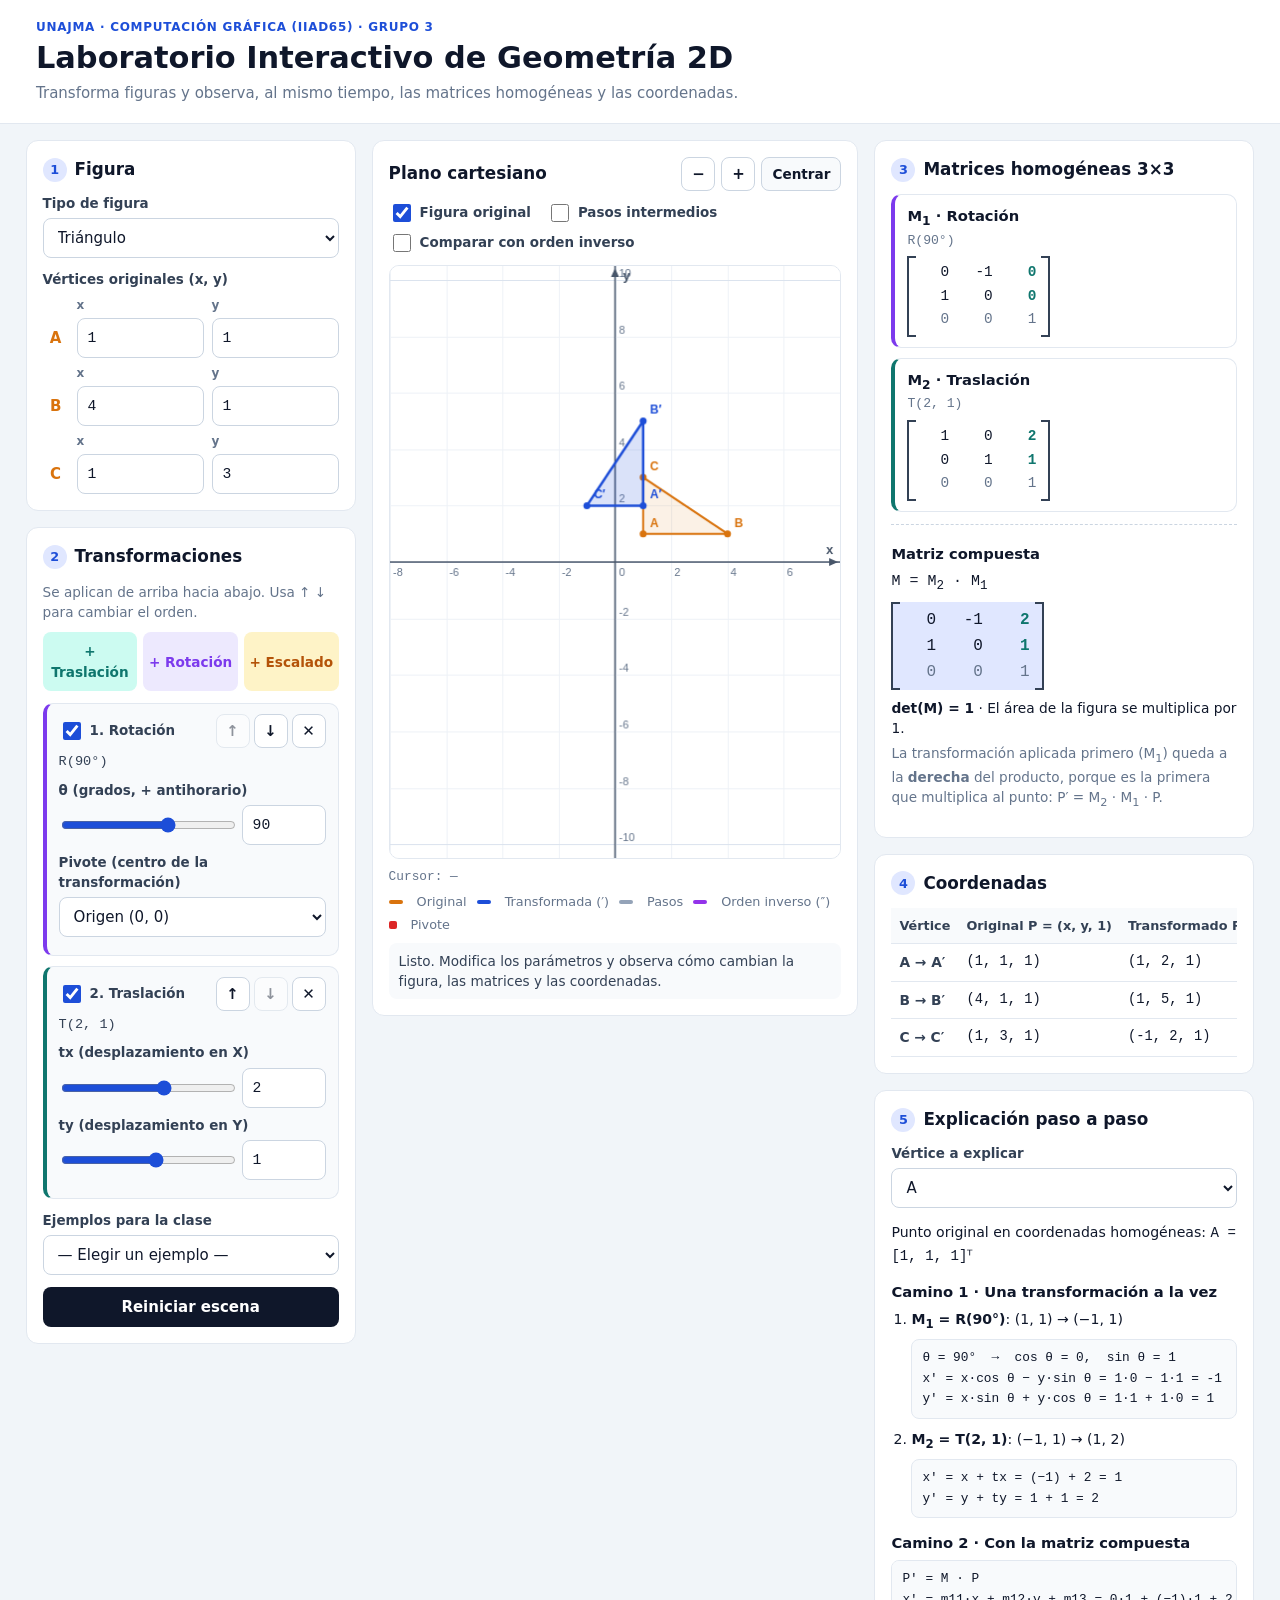
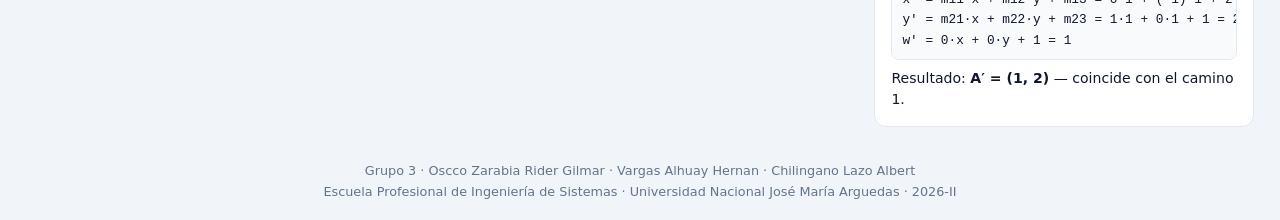
==== src/index.html @ 8fa2acc0 "feat: laboratorio interactivo de geometría 2D con matrices homogéneas Primera versión funcional del " ====
<!doctype html>
<html lang="es">
<head>
  <meta charset="utf-8">
  <meta name="viewport" content="width=device-width, initial-scale=1">
  <meta name="description" content="Laboratorio interactivo para aprender traslación, rotación y escalado con matrices homogéneas de 3×3.">
  <title>Laboratorio de Geometría 2D</title>
  <link rel="stylesheet" href="css/estilos.css">
</head>
<body>
  <header class="site-header">
    <div>
      <p class="eyebrow">UNAJMA · Computación Gráfica (IIAD65) · Grupo 3</p>
      <h1>Laboratorio Interactivo de Geometría 2D</h1>
      <p class="subtitle">Transforma figuras y observa, al mismo tiempo, las matrices homogéneas y las coordenadas.</p>
    </div>
  </header>

  <main class="layout">
    <!-- ===================== Columna izquierda: figura y transformaciones ===================== -->
    <div class="col col-left">
    <section class="panel panel-figure" aria-labelledby="figure-title">
      <h2 id="figure-title"><span class="step-number">1</span> Figura</h2>
      <label for="shapeType">Tipo de figura</label>
      <select id="shapeType">
        <option value="punto">Punto</option>
        <option value="segmento">Segmento</option>
        <option value="triangulo" selected>Triángulo</option>
        <option value="cuadrado">Cuadrado</option>
        <option value="rectangulo">Rectángulo</option>
        <option value="poligono">Polígono (3 a 12 vértices)</option>
      </select>

      <p class="field-caption">Vértices originales (x, y)</p>
      <div id="vertexList" class="vertex-list"></div>
      <div id="vertexButtons" class="inline-buttons" hidden>
        <button type="button" id="addVertex" class="btn btn-light">+ Vértice</button>
        <button type="button" id="removeVertex" class="btn btn-light">− Vértice</button>
      </div>
      <p id="shapeMessage" class="field-message" role="status"></p>
    </section>

    <section class="panel panel-transforms" aria-labelledby="transforms-title">
      <h2 id="transforms-title"><span class="step-number">2</span> Transformaciones</h2>
      <p class="hint">Se aplican de arriba hacia abajo. Usa ↑ ↓ para cambiar el orden.</p>
      <div class="add-buttons" role="group" aria-label="Agregar transformación">
        <button type="button" class="btn btn-t" data-add="T" title="Agregar traslación">+ Traslación</button>
        <button type="button" class="btn btn-r" data-add="R" title="Agregar rotación">+ Rotación</button>
        <button type="button" class="btn btn-s" data-add="S" title="Agregar escalado">+ Escalado</button>
      </div>
      <p id="transformLimit" class="field-message"></p>
      <ol id="transformList" class="transform-list"></ol>

      <label for="examples">Ejemplos para la clase</label>
      <select id="examples">
        <option value="">— Elegir un ejemplo —</option>
      </select>
      <button type="button" id="resetBtn" class="btn btn-reset">Reiniciar escena</button>
    </section>
    </div>

    <!-- ===================== Centro: plano cartesiano ===================== -->
    <div class="col col-center">
    <section class="panel panel-stage" aria-labelledby="stage-title">
      <div class="stage-head">
        <h2 id="stage-title">Plano cartesiano</h2>
        <div class="toolbar" role="group" aria-label="Vista">
          <button type="button" id="zoomOut" class="icon-btn" title="Alejar" aria-label="Alejar">−</button>
          <button type="button" id="zoomIn" class="icon-btn" title="Acercar" aria-label="Acercar">+</button>
          <button type="button" id="centerView" class="btn btn-light btn-small">Centrar</button>
        </div>
      </div>
      <div class="view-options">
        <label class="check"><input type="checkbox" id="showOriginal" checked> Figura original</label>
        <label class="check"><input type="checkbox" id="showSteps"> Pasos intermedios</label>
        <label class="check"><input type="checkbox" id="compare"> Comparar con orden inverso</label>
      </div>
      <div class="canvas-wrap" id="canvasWrap">
        <canvas id="canvas" role="img" aria-label="Plano cartesiano con la figura original y la figura transformada"></canvas>
      </div>
      <div class="stage-foot">
        <span id="cursor" class="cursor">Cursor: —</span>
        <span class="legend">
          <i class="swatch swatch-original"></i>Original
          <i class="swatch swatch-result"></i>Transformada (′)
          <i class="swatch swatch-step"></i>Pasos
          <i class="swatch swatch-compare"></i>Orden inverso (″)
          <i class="swatch swatch-pivot"></i>Pivote
        </span>
      </div>
      <p id="status" class="status-message" role="status" aria-live="polite"></p>
    </section>
    </div>

    <!-- ===================== Columna derecha: matrices, coordenadas, explicación ===================== -->
    <div class="col col-right">
    <section class="panel panel-matrices" aria-labelledby="matrices-title">
      <h2 id="matrices-title"><span class="step-number">3</span> Matrices homogéneas 3×3</h2>
      <div id="matrixList" class="matrix-list"></div>
      <div id="composite" class="composite"></div>
    </section>

    <section class="panel panel-coords" aria-labelledby="coords-title">
      <h2 id="coords-title"><span class="step-number">4</span> Coordenadas</h2>
      <div class="table-wrap">
        <table class="coords">
          <thead>
            <tr><th scope="col">Vértice</th><th scope="col">Original P = (x, y, 1)</th><th scope="col">Transformado P′ = (x′, y′, 1)</th></tr>
          </thead>
          <tbody id="coordBody"></tbody>
        </table>
      </div>
    </section>

    <section class="panel panel-explain" aria-labelledby="explain-title">
      <h2 id="explain-title"><span class="step-number">5</span> Explicación paso a paso</h2>
      <label for="explainVertex">Vértice a explicar</label>
      <select id="explainVertex"></select>
      <div id="explanation" class="explanation"></div>
    </section>
    </div>
  </main>

  <footer class="site-footer">
    <p>Grupo 3 · Oscco Zarabia Rider Gilmar · Vargas Alhuay Hernan · Chilingano Lazo Albert</p>
    <p>Escuela Profesional de Ingeniería de Sistemas · Universidad Nacional José María Arguedas · 2026-II</p>
  </footer>

  <!-- Scripts clásicos (sin módulos ES) para que funcione con doble clic, sin servidor.
       Orden: matemática → escena → validación → renderizado → interfaz → arranque. -->
  <script src="js/math/matrix.js"></script>
  <script src="js/math/transforms.js"></script>
  <script src="js/scene/shapes.js"></script>
  <script src="js/scene/state.js"></script>
  <script src="js/ui/validation.js"></script>
  <script src="js/render/renderer.js"></script>
  <script src="js/ui/panels.js"></script>
  <script src="js/ui/explanations.js"></script>
  <script src="js/ui/controls.js"></script>
  <script src="js/main.js"></script>
</body>
</html>
---- src/css/estilos.css ----
/* ==========================================================================
   estilos.css — Laboratorio Interactivo de Geometría 2D
   Paleta: los colores de figuras coinciden con Geo.Renderer.COLORS.
   Diseño adaptable: 3 columnas (≥ 1280 px), 2 columnas (900–1279 px), 1 columna (< 900 px).
   ========================================================================== */

:root {
  color-scheme: light;
  --ink: #0f172a;
  --ink-2: #334155;
  --muted: #64748b;
  --line: #e2e8f0;
  --line-strong: #cbd5e1;
  --page: #f1f5f9;
  --surface: #ffffff;
  --surface-2: #f8fafc;
  --accent: #1d4ed8;
  --accent-soft: #e0e7ff;

  --c-original: #d9730d;
  --c-result: #1d4ed8;
  --c-step: #94a3b8;
  --c-compare: #9333ea;
  --c-pivot: #dc2626;

  --c-t: #0f766e;   /* traslación */
  --c-r: #7c3aed;   /* rotación */
  --c-s: #b45309;   /* escalado */

  --error: #b91c1c;
  --error-soft: #fef2f2;
  --warning: #92400e;

  --radius: 12px;
  --mono: "Cascadia Mono", Consolas, "Courier New", monospace;
}

* { box-sizing: border-box; }
/* Que el atributo hidden gane siempre a reglas como display: grid. */
[hidden] { display: none !important; }

body {
  margin: 0;
  font-family: "Segoe UI", system-ui, -apple-system, Roboto, Arial, sans-serif;
  font-size: 15px;
  line-height: 1.5;
  color: var(--ink);
  background: var(--page);
}

/* ------------------------------------------------------------- Encabezado */
.site-header {
  padding: 18px clamp(16px, 3vw, 36px);
  background: var(--surface);
  border-bottom: 1px solid var(--line);
}
.eyebrow {
  margin: 0 0 4px;
  color: var(--accent);
  font-size: .75rem;
  font-weight: 700;
  letter-spacing: .06em;
  text-transform: uppercase;
}
h1 { margin: 0; font-size: clamp(1.35rem, 2.6vw, 1.9rem); line-height: 1.2; }
.subtitle { margin: 6px 0 0; color: var(--muted); }

/* ------------------------------------------------------------- Distribución */
.layout {
  display: grid;
  grid-template-columns: minmax(280px, 330px) minmax(0, 1fr) minmax(320px, 380px);
  gap: 16px;
  align-items: start;
  max-width: 1720px;
  margin: 0 auto;
  padding: 16px clamp(16px, 2vw, 28px);
}
.col { display: grid; gap: 16px; min-width: 0; }
.col-center { position: sticky; top: 12px; }

.panel {
  background: var(--surface);
  border: 1px solid var(--line);
  border-radius: var(--radius);
  padding: 16px;
  min-width: 0;
}
h2 {
  display: flex;
  align-items: center;
  gap: 8px;
  margin: 0 0 12px;
  font-size: 1.05rem;
}
h3 { margin: 14px 0 6px; font-size: .92rem; }
.step-number {
  display: inline-grid;
  place-items: center;
  width: 24px;
  height: 24px;
  border-radius: 50%;
  background: var(--accent-soft);
  color: var(--accent);
  font-size: .8rem;
}
.hint { margin: 0 0 10px; color: var(--muted); font-size: .85rem; }
.empty { color: var(--muted); font-size: .88rem; list-style: none; }

/* ------------------------------------------------------------- Formularios */
label { display: block; margin: 0 0 4px; color: var(--ink-2); font-size: .84rem; font-weight: 600; }
.field-caption { margin: 12px 0 6px; color: var(--ink-2); font-size: .84rem; font-weight: 600; }

input[type="text"], select {
  width: 100%;
  min-height: 40px;
  padding: 7px 10px;
  border: 1px solid var(--line-strong);
  border-radius: 8px;
  font: inherit;
  color: var(--ink);
  background: var(--surface);
}
input[type="text"] { font-family: var(--mono); font-size: .92rem; }
input[aria-invalid="true"] { border-color: var(--error); background: var(--error-soft); }
input[type="range"] { width: 100%; accent-color: var(--accent); min-height: 32px; }

:focus-visible { outline: 3px solid #93c5fd; outline-offset: 2px; }

.field { margin-bottom: 8px; }
.field-row { display: grid; grid-template-columns: minmax(0, 1fr) 84px; gap: 8px; align-items: center; }
.field-pair { display: grid; grid-template-columns: 1fr 1fr; gap: 8px; margin-top: 8px; }
.field-message { margin: 2px 0 0; font-size: .8rem; color: var(--error); min-height: 0; }
.field-message:empty { display: none; }
.field-message.warning { color: var(--warning); }

.check { display: inline-flex; align-items: center; gap: 6px; margin: 0; font-weight: 600; cursor: pointer; }
.check input { width: 18px; height: 18px; accent-color: var(--accent); }

/* Editor de vértices */
.vertex-list { display: grid; gap: 6px; }
.vertex-row { display: grid; grid-template-columns: 26px 1fr 1fr; gap: 8px; align-items: end; }
.vertex-row .field { margin: 0; }
.vertex-row label { font-size: .75rem; color: var(--muted); }
.vertex-name {
  display: grid; place-items: center; height: 40px;
  font-weight: 700; color: var(--c-original);
}

/* ------------------------------------------------------------- Botones */
button { font: inherit; cursor: pointer; }
button:disabled { cursor: not-allowed; opacity: .45; }
.btn {
  min-height: 40px;
  padding: 8px 12px;
  border: 1px solid transparent;
  border-radius: 8px;
  font-weight: 600;
}
.btn-small { min-height: 34px; padding: 4px 10px; font-size: .85rem; }
.btn-light { background: var(--surface-2); border-color: var(--line-strong); color: var(--ink); }
.btn-light:hover:not(:disabled) { background: var(--line); }
.btn-t { background: #ccfbf1; color: var(--c-t); }
.btn-r { background: #ede9fe; color: var(--c-r); }
.btn-s { background: #fef3c7; color: var(--c-s); }
.btn-t:hover:not(:disabled), .btn-r:hover:not(:disabled), .btn-s:hover:not(:disabled) { filter: brightness(.95); }
.btn-reset { width: 100%; margin-top: 12px; background: var(--ink); color: #fff; }
.btn-reset:hover { background: #1e293b; }

.icon-btn {
  display: inline-grid;
  place-items: center;
  min-width: 34px;
  height: 34px;
  padding: 0 6px;
  border: 1px solid var(--line-strong);
  border-radius: 8px;
  background: var(--surface);
  color: var(--ink);
  font-weight: 700;
}
.icon-btn:hover:not(:disabled) { background: var(--surface-2); }

.inline-buttons { display: flex; gap: 8px; margin-top: 8px; }
.inline-buttons .btn { flex: 1; }
.add-buttons { display: grid; grid-template-columns: repeat(3, 1fr); gap: 6px; }
.add-buttons .btn { padding: 8px 4px; font-size: .85rem; }

/* ------------------------------------------------------------- Transformaciones */
.transform-list { display: grid; gap: 10px; margin: 12px 0; padding: 0; list-style: none; }
.transform-card {
  padding: 10px 12px;
  border: 1px solid var(--line);
  border-left: 4px solid var(--c-t);
  border-radius: 10px;
  background: var(--surface-2);
}
.transform-card.type-R { border-left-color: var(--c-r); }
.transform-card.type-S { border-left-color: var(--c-s); }
.transform-card.disabled { opacity: .55; }
.card-head { display: flex; justify-content: space-between; align-items: center; gap: 8px; }
.card-actions { display: flex; gap: 4px; }
.transform-label { margin: 4px 0 8px; font-family: var(--mono); font-size: .85rem; color: var(--ink-2); }

/* ------------------------------------------------------------- Plano */
.stage-head { display: flex; justify-content: space-between; align-items: center; gap: 8px; flex-wrap: wrap; }
.stage-head h2 { margin: 0; }
.toolbar { display: flex; gap: 6px; }
.view-options { display: flex; flex-wrap: wrap; gap: 6px 16px; margin: 10px 0; font-size: .88rem; }

.canvas-wrap {
  height: clamp(340px, 66vh, 760px);
  border: 1px solid var(--line);
  border-radius: 10px;
  overflow: hidden;
  background: #fff;
}
canvas { display: block; width: 100%; height: 100%; touch-action: manipulation; }

.stage-foot {
  display: flex; justify-content: space-between; flex-wrap: wrap; gap: 6px 12px;
  margin-top: 8px; font-size: .8rem; color: var(--muted);
}
.cursor { font-family: var(--mono); }
.legend { display: inline-flex; flex-wrap: wrap; align-items: center; gap: 4px 10px; }
.swatch { display: inline-block; width: 14px; height: 4px; margin-right: 4px; border-radius: 2px; vertical-align: middle; }
.swatch-original { background: var(--c-original); }
.swatch-result { background: var(--c-result); }
.swatch-step { background: var(--c-step); }
.swatch-compare { background: var(--c-compare); }
.swatch-pivot { background: var(--c-pivot); width: 8px; height: 8px; }

.status-message { margin: 8px 0 0; padding: 8px 10px; border-radius: 8px; background: var(--surface-2); font-size: .85rem; color: var(--ink-2); }
.status-message:empty { display: none; }
.status-message.is-error { background: var(--error-soft); color: var(--error); }

/* ------------------------------------------------------------- Matrices */
.matrix-list { display: grid; gap: 10px; }
.matrix-card { padding: 10px 12px; border: 1px solid var(--line); border-left: 4px solid var(--c-t); border-radius: 10px; }
.matrix-card.type-R { border-left-color: var(--c-r); }
.matrix-card.type-S { border-left-color: var(--c-s); }
.matrix-card h3 { margin: 0; }
.matrix-label { margin: 0 0 6px; font-family: var(--mono); font-size: .82rem; color: var(--muted); }

.matrix {
  position: relative;
  display: inline-grid;
  grid-template-columns: repeat(3, auto);
  gap: 2px 16px;
  padding: 6px 14px;
  font-family: var(--mono);
  font-size: .9rem;
  color: var(--ink);
}
.matrix::before, .matrix::after {
  content: "";
  position: absolute;
  top: 0; bottom: 0;
  width: 7px;
  border: 2px solid var(--ink-2);
}
.matrix::before { left: 0; border-right: 0; }
.matrix::after { right: 0; border-left: 0; }
.matrix span { min-width: 3.2ch; text-align: right; }
.matrix .m-translate { color: var(--c-t); font-weight: 700; }
.matrix .m-fixed { color: var(--muted); }
.matrix-total { font-size: 1rem; background: var(--accent-soft); border-radius: 4px; }

.composite { margin-top: 12px; padding-top: 4px; border-top: 1px dashed var(--line-strong); }
.product { margin: 0 0 6px; font-family: var(--mono); }
.det { margin: 8px 0 4px; font-size: .86rem; }

/* ------------------------------------------------------------- Coordenadas */
.table-wrap { overflow-x: auto; }
table { width: 100%; border-collapse: collapse; font-size: .86rem; }
th, td { padding: 8px; text-align: left; border-bottom: 1px solid var(--line); white-space: nowrap; }
thead th { background: var(--surface-2); font-size: .8rem; color: var(--ink-2); }
td { font-family: var(--mono); }
tbody th { color: var(--ink-2); }

/* ------------------------------------------------------------- Explicación */
.explanation { font-size: .88rem; }
.explanation code { font-family: var(--mono); }
.explanation pre {
  margin: 6px 0 0;
  padding: 8px 10px;
  overflow-x: auto;
  border-radius: 8px;
  background: var(--surface-2);
  border: 1px solid var(--line);
  font-family: var(--mono);
  font-size: .8rem;
  line-height: 1.6;
}
.steps { margin: 0; padding-left: 20px; display: grid; gap: 10px; }
/* Los elementos de grid no se encogen por debajo de su contenido sin esto. */
.steps > li, .transform-list > li, .matrix-list > *, .vertex-row > * { min-width: 0; }
.result-line { margin: 8px 0 0; }

/* ------------------------------------------------------------- Pie */
.site-footer { padding: 16px; text-align: center; color: var(--muted); font-size: .8rem; }
.site-footer p { margin: 2px 0; }

/* ==========================================================================
   Tableta y laptops pequeñas: 2 columnas, paneles de resultados abajo.
   ========================================================================== */
@media (max-width: 1279px) {
  .layout { grid-template-columns: minmax(280px, 330px) minmax(0, 1fr); }
  .col-right { grid-column: 1 / -1; grid-template-columns: repeat(auto-fit, minmax(300px, 1fr)); align-items: start; }
}

/* ==========================================================================
   Celular y tableta vertical: 1 columna. Se desarma la agrupación por columnas
   (display: contents) para poner el lienzo primero.
   ========================================================================== */
@media (max-width: 899px) {
  .layout { grid-template-columns: minmax(0, 1fr); gap: 12px; }
  .col { display: contents; }
  .col-center { position: static; }
  .panel-stage { order: 1; }
  .panel-transforms { order: 2; }
  .panel-figure { order: 3; }
  .panel-matrices { order: 4; }
  .panel-coords { order: 5; }
  .panel-explain { order: 6; }
  .canvas-wrap { height: min(92vw, 520px); }
  .panel { padding: 14px; }
}

@media (max-width: 420px) {
  .add-buttons { grid-template-columns: 1fr; }
  .field-row { grid-template-columns: minmax(0, 1fr) 76px; }
  .matrix { gap: 2px 10px; font-size: .84rem; }
}
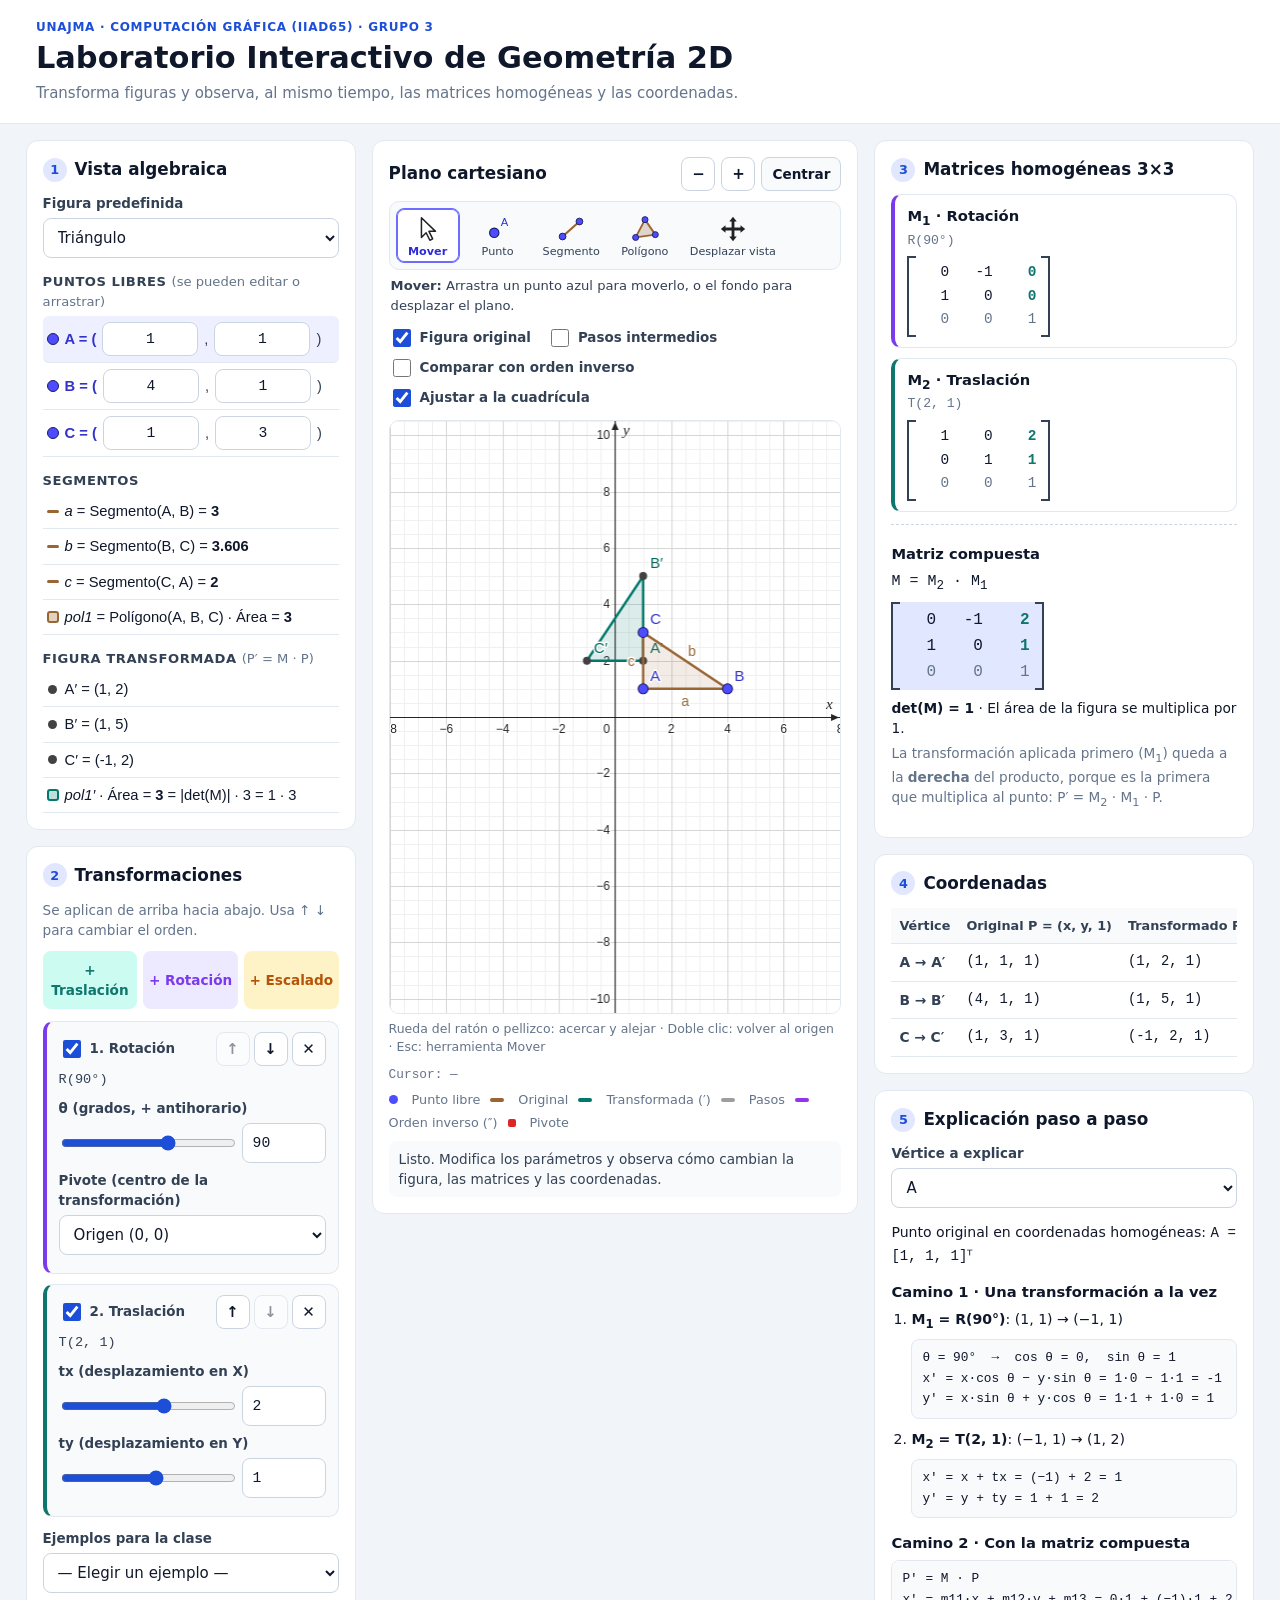
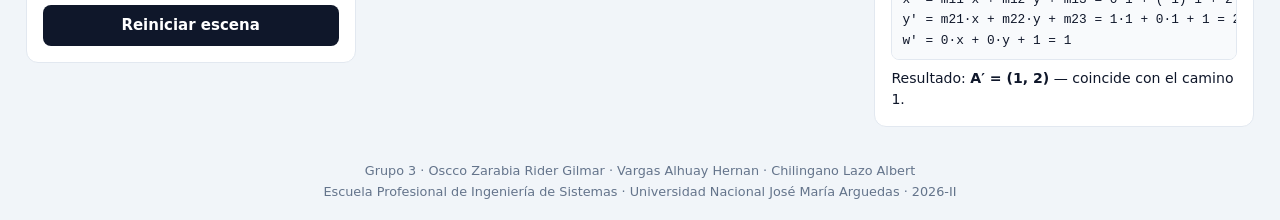
==== commit e2ea3330: "feat: interfaz estilo GeoGebra con herramientas y vista algebraica - Navegación del plano: arrastrar" ====
--- a/src/index.html
+++ b/src/index.html
@@ -20,24 +20,30 @@
     <!-- ===================== Columna izquierda: figura y transformaciones ===================== -->
     <div class="col col-left">
     <section class="panel panel-figure" aria-labelledby="figure-title">
-      <h2 id="figure-title"><span class="step-number">1</span> Figura</h2>
-      <label for="shapeType">Tipo de figura</label>
-      <select id="shapeType">
-        <option value="punto">Punto</option>
-        <option value="segmento">Segmento</option>
-        <option value="triangulo" selected>Triángulo</option>
-        <option value="cuadrado">Cuadrado</option>
-        <option value="rectangulo">Rectángulo</option>
-        <option value="poligono">Polígono (3 a 12 vértices)</option>
-      </select>
+      <h2 id="figure-title"><span class="step-number">1</span> Vista algebraica</h2>
 
-      <p class="field-caption">Vértices originales (x, y)</p>
-      <div id="vertexList" class="vertex-list"></div>
+      <div class="algebra-preset">
+        <label for="shapeType">Figura predefinida</label>
+        <select id="shapeType">
+          <option value="punto">Punto</option>
+          <option value="segmento">Segmento</option>
+          <option value="triangulo" selected>Triángulo</option>
+          <option value="cuadrado">Cuadrado</option>
+          <option value="rectangulo">Rectángulo</option>
+          <option value="poligono">Polígono (3 a 12 vértices)</option>
+        </select>
+      </div>
+
+      <h3 class="algebra-heading">Puntos libres <span class="algebra-note">(se pueden editar o arrastrar)</span></h3>
+      <div id="vertexList" class="algebra-list"></div>
       <div id="vertexButtons" class="inline-buttons" hidden>
-        <button type="button" id="addVertex" class="btn btn-light">+ Vértice</button>
-        <button type="button" id="removeVertex" class="btn btn-light">− Vértice</button>
+        <button type="button" id="addVertex" class="btn btn-light btn-small">+ Vértice</button>
+        <button type="button" id="removeVertex" class="btn btn-light btn-small">− Vértice</button>
       </div>
       <p id="shapeMessage" class="field-message" role="status"></p>
+
+      <!-- Objetos que dependen de los puntos: se recalculan en cada cambio (ver main.js). -->
+      <div id="algebraDerived" class="algebra-derived"></div>
     </section>
 
     <section class="panel panel-transforms" aria-labelledby="transforms-title">
@@ -64,23 +70,52 @@
     <section class="panel panel-stage" aria-labelledby="stage-title">
       <div class="stage-head">
         <h2 id="stage-title">Plano cartesiano</h2>
-        <div class="toolbar" role="group" aria-label="Vista">
+        <div class="toolbar" role="group" aria-label="Zoom">
           <button type="button" id="zoomOut" class="icon-btn" title="Alejar" aria-label="Alejar">−</button>
           <button type="button" id="zoomIn" class="icon-btn" title="Acercar" aria-label="Acercar">+</button>
           <button type="button" id="centerView" class="btn btn-light btn-small">Centrar</button>
         </div>
       </div>
+
+      <!-- Herramientas al estilo GeoGebra (solo las que usa el proyecto). -->
+      <div class="tool-bar" role="toolbar" aria-label="Herramientas del plano">
+        <button type="button" class="tool-btn" data-tool="mover" aria-pressed="true" title="Mover (Esc)">
+          <svg viewBox="0 0 32 32" aria-hidden="true"><path d="M9 4 L9 25 L14 20 L18 28 L21 26.5 L17 18.5 L24 18.5 Z" fill="#fff" stroke="#222" stroke-width="1.6" stroke-linejoin="round"/></svg>
+          <span>Mover</span>
+        </button>
+        <button type="button" class="tool-btn" data-tool="punto" aria-pressed="false" title="Punto">
+          <svg viewBox="0 0 32 32" aria-hidden="true"><circle cx="12" cy="20" r="5" fill="#4d4dff" stroke="#1a1a66" stroke-width="1.2"/><text x="19" y="13" font-size="12" font-family="Segoe UI, Arial" fill="#3333cc">A</text></svg>
+          <span>Punto</span>
+        </button>
+        <button type="button" class="tool-btn" data-tool="segmento" aria-pressed="false" title="Segmento">
+          <svg viewBox="0 0 32 32" aria-hidden="true"><line x1="7" y1="24" x2="25" y2="8" stroke="#996633" stroke-width="2.4" stroke-linecap="round"/><circle cx="7" cy="24" r="3.6" fill="#4d4dff" stroke="#1a1a66"/><circle cx="25" cy="8" r="3.6" fill="#4d4dff" stroke="#1a1a66"/></svg>
+          <span>Segmento</span>
+        </button>
+        <button type="button" class="tool-btn" data-tool="poligono" aria-pressed="false" title="Polígono">
+          <svg viewBox="0 0 32 32" aria-hidden="true"><path d="M6 25 L16 6 L27 22 Z" fill="rgba(153,102,51,.25)" stroke="#996633" stroke-width="2" stroke-linejoin="round"/><circle cx="6" cy="25" r="3.2" fill="#4d4dff" stroke="#1a1a66"/><circle cx="16" cy="6" r="3.2" fill="#4d4dff" stroke="#1a1a66"/><circle cx="27" cy="22" r="3.2" fill="#4d4dff" stroke="#1a1a66"/></svg>
+          <span>Polígono</span>
+        </button>
+        <button type="button" class="tool-btn" data-tool="vista" aria-pressed="false" title="Desplazar vista">
+          <svg viewBox="0 0 32 32" aria-hidden="true"><path d="M16 3 L20 8 H17.5 V14.5 H24 V12 L29 16 L24 20 V17.5 H17.5 V24 H20 L16 29 L12 24 H14.5 V17.5 H8 V20 L3 16 L8 12 V14.5 H14.5 V8 H12 Z" fill="#222"/></svg>
+          <span>Desplazar vista</span>
+        </button>
+      </div>
+      <p id="toolHelp" class="tool-help" aria-live="polite"></p>
+
       <div class="view-options">
         <label class="check"><input type="checkbox" id="showOriginal" checked> Figura original</label>
         <label class="check"><input type="checkbox" id="showSteps"> Pasos intermedios</label>
         <label class="check"><input type="checkbox" id="compare"> Comparar con orden inverso</label>
+        <label class="check"><input type="checkbox" id="snap" checked> Ajustar a la cuadrícula</label>
       </div>
       <div class="canvas-wrap" id="canvasWrap">
         <canvas id="canvas" role="img" aria-label="Plano cartesiano con la figura original y la figura transformada"></canvas>
       </div>
+      <p class="nav-hint">Rueda del ratón o pellizco: acercar y alejar · Doble clic: volver al origen · Esc: herramienta Mover</p>
       <div class="stage-foot">
         <span id="cursor" class="cursor">Cursor: —</span>
         <span class="legend">
+          <i class="swatch swatch-point"></i>Punto libre
           <i class="swatch swatch-original"></i>Original
           <i class="swatch swatch-result"></i>Transformada (′)
           <i class="swatch swatch-step"></i>Pasos
@@ -137,6 +172,7 @@
   <script src="js/ui/panels.js"></script>
   <script src="js/ui/explanations.js"></script>
   <script src="js/ui/controls.js"></script>
+  <script src="js/ui/canvas-input.js"></script>
   <script src="js/main.js"></script>
 </body>
 </html>
--- a/src/css/estilos.css
+++ b/src/css/estilos.css
@@ -17,9 +17,12 @@
   --accent: #1d4ed8;
   --accent-soft: #e0e7ff;
 
-  --c-original: #d9730d;
-  --c-result: #1d4ed8;
-  --c-step: #94a3b8;
+  --c-original: #996633;   /* polígono original (café, como GeoGebra) */
+  --c-point: #4d4dff;      /* punto libre */
+  --c-point-dark: #1a1a66;
+  --c-dependent: #424242;  /* punto dependiente (resultado) */
+  --c-result: #00796b;
+  --c-step: #9e9e9e;
   --c-compare: #9333ea;
   --c-pivot: #dc2626;
 
@@ -137,10 +140,37 @@
 .check input { width: 18px; height: 18px; accent-color: var(--accent); }
 
 /* Editor de vértices */
-.vertex-list { display: grid; gap: 6px; }
-.vertex-row { display: grid; grid-template-columns: 26px 1fr 1fr; gap: 8px; align-items: end; }
-.vertex-row .field { margin: 0; }
-.vertex-row label { font-size: .75rem; color: var(--muted); }
+/* ------------------------------------------------------------- Vista algebraica */
+.sr-only {
+  position: absolute; width: 1px; height: 1px; padding: 0; margin: -1px;
+  overflow: hidden; clip: rect(0, 0, 0, 0); white-space: nowrap; border: 0;
+}
+.algebra-preset { margin-bottom: 4px; }
+.algebra-heading { margin: 14px 0 4px; font-size: .82rem; color: var(--ink-2); text-transform: uppercase; letter-spacing: .04em; }
+.algebra-note { text-transform: none; letter-spacing: 0; font-weight: 400; color: var(--muted); }
+.algebra-list { display: grid; gap: 0; margin: 0; padding: 0; list-style: none; }
+.algebra-row {
+  display: flex; align-items: center; flex-wrap: wrap; gap: 4px 6px;
+  padding: 6px 4px;
+  border-bottom: 1px solid var(--line);
+  font-family: "Segoe UI", Arial, sans-serif;
+  font-size: .92rem;
+}
+.algebra-row var { font-style: italic; }
+.algebra-row strong { font-weight: 600; }
+.vertex-row.is-selected { background: #eef0ff; border-radius: 6px; }
+.vertex-row .field { margin: 0; flex: 1 1 64px; min-width: 56px; max-width: 96px; }
+.vertex-row .field-message { flex-basis: 100%; }
+.vertex-row input[type="text"] { min-height: 34px; padding: 4px 8px; text-align: center; }
+.algebra-name { font-weight: 600; color: #3333cc; white-space: nowrap; }
+.algebra-sep { color: var(--ink-2); }
+.algebra-dot { flex: none; width: 12px; height: 12px; border-radius: 50%; }
+.dot-free { background: var(--c-point); border: 1px solid var(--c-point-dark); }
+.dot-dependent { background: var(--c-dependent); width: 9px; height: 9px; margin: 0 1.5px; }
+.dot-side { border-radius: 2px; height: 3px; background: var(--c-original); }
+.dot-poly { border-radius: 3px; background: rgba(153, 102, 51, .3); border: 2px solid var(--c-original); }
+.dot-result-poly { border-radius: 3px; background: rgba(0, 121, 107, .25); border: 2px solid var(--c-result); }
+.algebra-derived { margin-top: 4px; }
 .vertex-name {
   display: grid; place-items: center; height: 40px;
   font-weight: 700; color: var(--c-original);
@@ -204,7 +234,7 @@
 /* ------------------------------------------------------------- Plano */
 .stage-head { display: flex; justify-content: space-between; align-items: center; gap: 8px; flex-wrap: wrap; }
 .stage-head h2 { margin: 0; }
-.toolbar { display: flex; gap: 6px; }
+.toolbar { display: flex; flex-wrap: wrap; gap: 6px; }
 .view-options { display: flex; flex-wrap: wrap; gap: 6px 16px; margin: 10px 0; font-size: .88rem; }
 
 .canvas-wrap {
@@ -214,7 +244,33 @@
   overflow: hidden;
   background: #fff;
 }
-canvas { display: block; width: 100%; height: 100%; touch-action: manipulation; }
+/* touch-action: none → el arrastre y el pellizco mueven el plano, no la página. */
+canvas { display: block; width: 100%; height: 100%; touch-action: none; cursor: grab; }
+canvas.tool-mover { cursor: default; }
+canvas.tool-mover.over-point, canvas.is-moving-point { cursor: move; }      /* vértice bajo el cursor */
+canvas.tool-punto, canvas.tool-segmento, canvas.tool-poligono { cursor: crosshair; }
+canvas.tool-vista { cursor: grab; }
+canvas.is-dragging { cursor: grabbing; }
+
+/* Barra de herramientas al estilo GeoGebra */
+.tool-bar {
+  display: flex; flex-wrap: wrap; gap: 6px;
+  margin: 10px 0 0; padding: 6px;
+  border: 1px solid var(--line); border-radius: 10px;
+  background: var(--surface-2);
+}
+.tool-btn {
+  display: inline-flex; flex-direction: column; align-items: center; gap: 2px;
+  min-width: 64px; padding: 5px 6px 4px;
+  border: 1px solid transparent; border-radius: 8px;
+  background: transparent; color: var(--ink-2);
+  font-size: .7rem; line-height: 1.1;
+}
+.tool-btn svg { width: 30px; height: 30px; }
+.tool-btn:hover { background: #fff; border-color: var(--line-strong); }
+.tool-btn[aria-pressed="true"] { background: #fff; border-color: #6c6cff; box-shadow: 0 0 0 1px #6c6cff inset; color: #2b2bd9; font-weight: 600; }
+.tool-help { margin: 6px 2px 0; font-size: .82rem; color: var(--ink-2); min-height: 1.3em; }
+.nav-hint { margin: 6px 0 0; font-size: .78rem; color: var(--muted); }
 
 .stage-foot {
   display: flex; justify-content: space-between; flex-wrap: wrap; gap: 6px 12px;
@@ -224,6 +280,7 @@
 .legend { display: inline-flex; flex-wrap: wrap; align-items: center; gap: 4px 10px; }
 .swatch { display: inline-block; width: 14px; height: 4px; margin-right: 4px; border-radius: 2px; vertical-align: middle; }
 .swatch-original { background: var(--c-original); }
+.swatch-point { background: var(--c-point); width: 9px; height: 9px; border-radius: 50%; }
 .swatch-result { background: var(--c-result); }
 .swatch-step { background: var(--c-step); }
 .swatch-compare { background: var(--c-compare); }
@@ -326,6 +383,13 @@
   .panel { padding: 14px; }
 }
 
+@media (max-width: 600px) {
+  /* Las 5 herramientas en una sola fila */
+  .tool-bar { flex-wrap: nowrap; gap: 2px; padding: 4px; }
+  .tool-btn { flex: 1 1 0; min-width: 0; padding: 4px 2px; font-size: .64rem; text-align: center; }
+  .tool-btn svg { width: 26px; height: 26px; }
+}
+
 @media (max-width: 420px) {
   .add-buttons { grid-template-columns: 1fr; }
   .field-row { grid-template-columns: minmax(0, 1fr) 76px; }
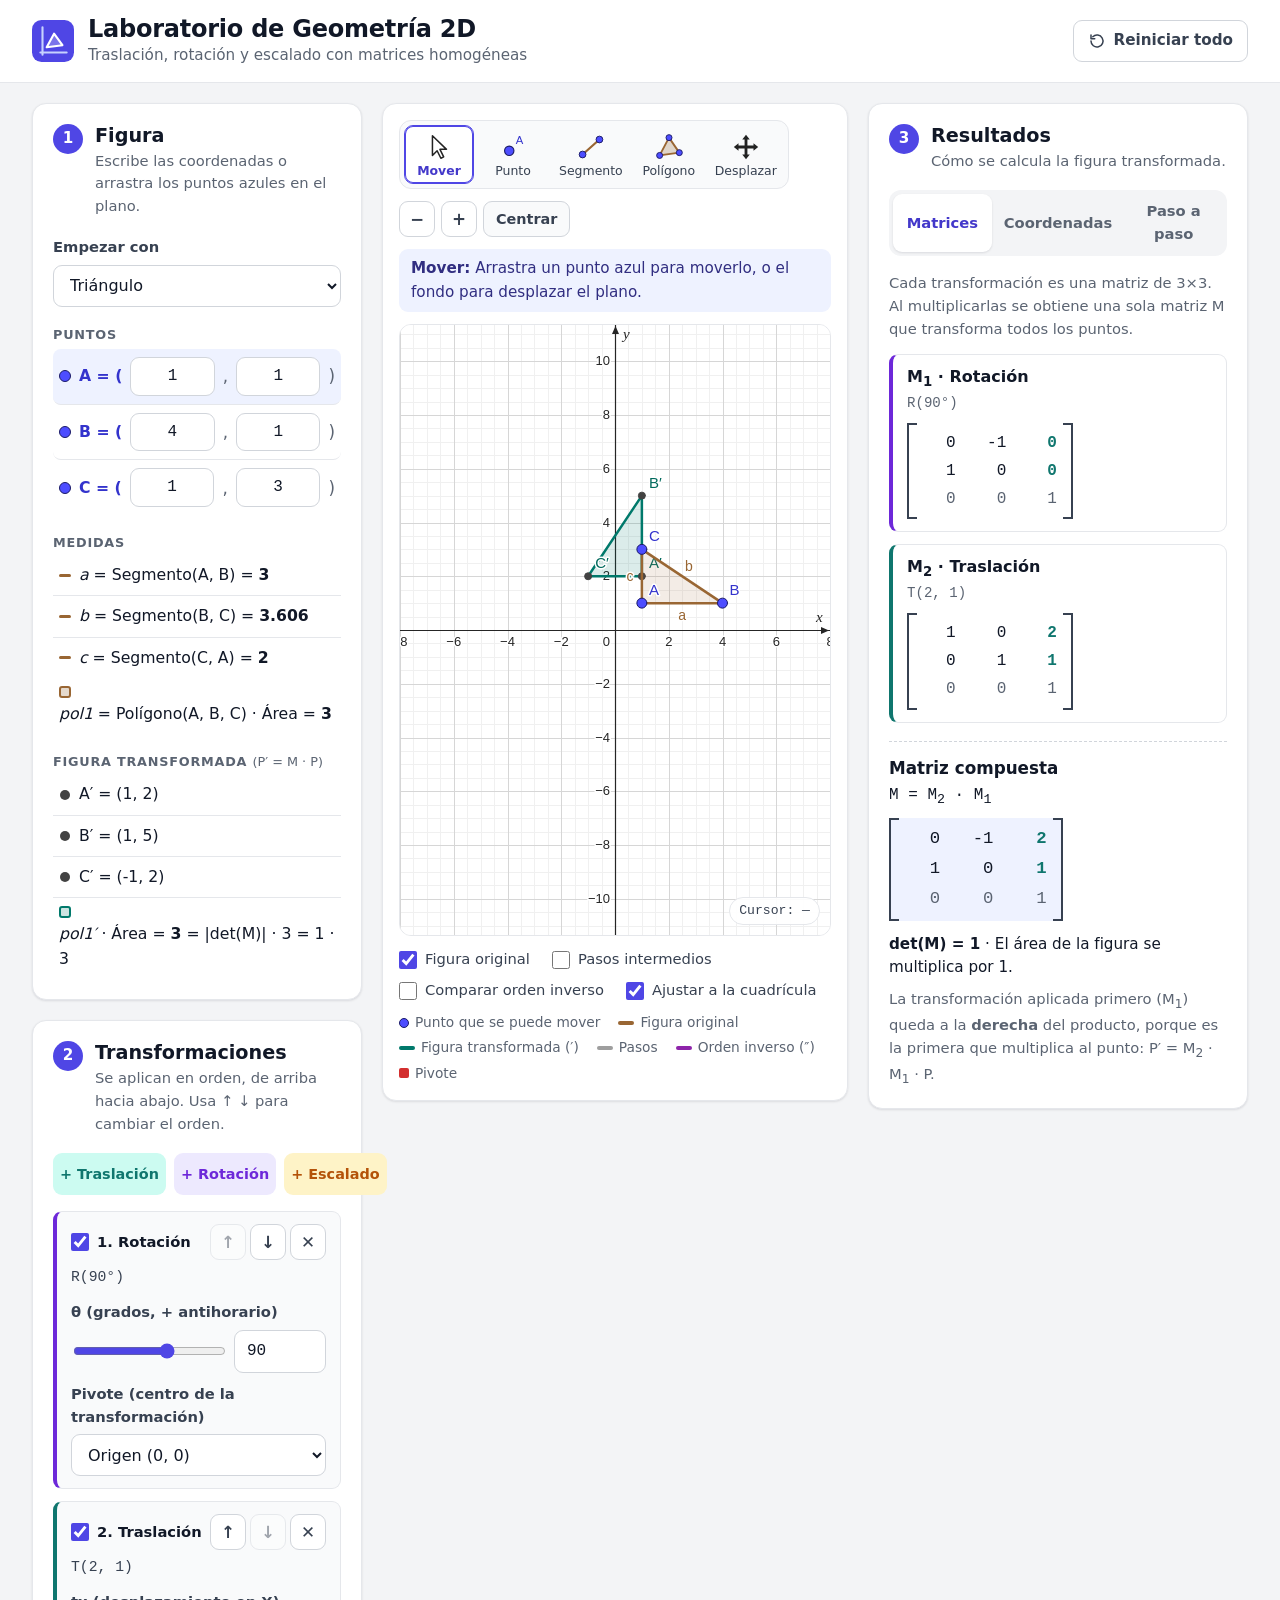
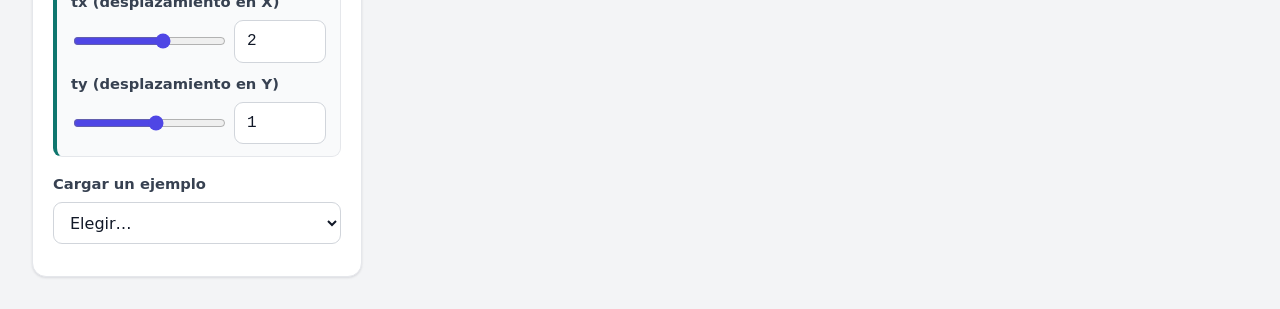
==== commit f9413713: "style: rediseño limpio y profesional de la interfaz - Barra superior solo con el nombre del programa" ====
--- a/src/index.html
+++ b/src/index.html
@@ -8,158 +8,193 @@
   <link rel="stylesheet" href="css/estilos.css">
 </head>
 <body>
-  <header class="site-header">
-    <div>
-      <p class="eyebrow">UNAJMA · Computación Gráfica (IIAD65) · Grupo 3</p>
-      <h1>Laboratorio Interactivo de Geometría 2D</h1>
-      <p class="subtitle">Transforma figuras y observa, al mismo tiempo, las matrices homogéneas y las coordenadas.</p>
+  <!-- ============================== Barra superior ============================== -->
+  <header class="app-bar">
+    <div class="brand">
+      <svg class="brand-logo" viewBox="0 0 40 40" aria-hidden="true">
+        <rect width="40" height="40" rx="9" fill="#4f46e5"/>
+        <path d="M8 31 H33 M10 33 V7" stroke="#c7d2fe" stroke-width="2" stroke-linecap="round"/>
+        <path d="M14 26 L21 13 L29 24 Z" fill="rgba(255,255,255,.25)" stroke="#fff" stroke-width="2" stroke-linejoin="round"/>
+      </svg>
+      <div>
+        <h1>Laboratorio de Geometría 2D</h1>
+        <p>Traslación, rotación y escalado con matrices homogéneas</p>
+      </div>
     </div>
+    <button type="button" id="resetBtn" class="btn btn-outline" title="Volver a la figura y transformaciones iniciales">
+      <svg viewBox="0 0 24 24" aria-hidden="true"><path d="M4 12a8 8 0 1 0 2.4-5.7M4 4v5h5" fill="none" stroke="currentColor" stroke-width="2" stroke-linecap="round" stroke-linejoin="round"/></svg>
+      Reiniciar todo
+    </button>
   </header>
 
-  <main class="layout">
-    <!-- ===================== Columna izquierda: figura y transformaciones ===================== -->
-    <div class="col col-left">
-    <section class="panel panel-figure" aria-labelledby="figure-title">
-      <h2 id="figure-title"><span class="step-number">1</span> Vista algebraica</h2>
-
-      <div class="algebra-preset">
-        <label for="shapeType">Figura predefinida</label>
-        <select id="shapeType">
-          <option value="punto">Punto</option>
-          <option value="segmento">Segmento</option>
-          <option value="triangulo" selected>Triángulo</option>
-          <option value="cuadrado">Cuadrado</option>
-          <option value="rectangulo">Rectángulo</option>
-          <option value="poligono">Polígono (3 a 12 vértices)</option>
-        </select>
-      </div>
-
-      <h3 class="algebra-heading">Puntos libres <span class="algebra-note">(se pueden editar o arrastrar)</span></h3>
-      <div id="vertexList" class="algebra-list"></div>
-      <div id="vertexButtons" class="inline-buttons" hidden>
-        <button type="button" id="addVertex" class="btn btn-light btn-small">+ Vértice</button>
-        <button type="button" id="removeVertex" class="btn btn-light btn-small">− Vértice</button>
-      </div>
-      <p id="shapeMessage" class="field-message" role="status"></p>
-
-      <!-- Objetos que dependen de los puntos: se recalculan en cada cambio (ver main.js). -->
-      <div id="algebraDerived" class="algebra-derived"></div>
-    </section>
-
-    <section class="panel panel-transforms" aria-labelledby="transforms-title">
-      <h2 id="transforms-title"><span class="step-number">2</span> Transformaciones</h2>
-      <p class="hint">Se aplican de arriba hacia abajo. Usa ↑ ↓ para cambiar el orden.</p>
-      <div class="add-buttons" role="group" aria-label="Agregar transformación">
-        <button type="button" class="btn btn-t" data-add="T" title="Agregar traslación">+ Traslación</button>
-        <button type="button" class="btn btn-r" data-add="R" title="Agregar rotación">+ Rotación</button>
-        <button type="button" class="btn btn-s" data-add="S" title="Agregar escalado">+ Escalado</button>
-      </div>
-      <p id="transformLimit" class="field-message"></p>
-      <ol id="transformList" class="transform-list"></ol>
-
-      <label for="examples">Ejemplos para la clase</label>
-      <select id="examples">
-        <option value="">— Elegir un ejemplo —</option>
-      </select>
-      <button type="button" id="resetBtn" class="btn btn-reset">Reiniciar escena</button>
-    </section>
-    </div>
-
-    <!-- ===================== Centro: plano cartesiano ===================== -->
-    <div class="col col-center">
-    <section class="panel panel-stage" aria-labelledby="stage-title">
-      <div class="stage-head">
-        <h2 id="stage-title">Plano cartesiano</h2>
-        <div class="toolbar" role="group" aria-label="Zoom">
+  <main class="workspace">
+    <!-- ============================== Izquierda: figura y transformaciones ============================== -->
+    <aside class="side side-left">
+      <section class="panel panel-figure" aria-labelledby="figure-title">
+        <header class="panel-head">
+          <span class="step" aria-hidden="true">1</span>
+          <div>
+            <h2 id="figure-title">Figura</h2>
+            <p class="panel-sub">Escribe las coordenadas o arrastra los puntos azules en el plano.</p>
+          </div>
+        </header>
+
+        <div class="field">
+          <label for="shapeType">Empezar con</label>
+          <select id="shapeType">
+            <option value="punto">Punto</option>
+            <option value="segmento">Segmento</option>
+            <option value="triangulo" selected>Triángulo</option>
+            <option value="cuadrado">Cuadrado</option>
+            <option value="rectangulo">Rectángulo</option>
+            <option value="poligono">Polígono (3 a 12 vértices)</option>
+          </select>
+        </div>
+
+        <h3 class="sub-heading">Puntos</h3>
+        <div id="vertexList" class="algebra-list"></div>
+        <div id="vertexButtons" class="inline-buttons" hidden>
+          <button type="button" id="addVertex" class="btn btn-light btn-small">+ Agregar vértice</button>
+          <button type="button" id="removeVertex" class="btn btn-light btn-small">− Quitar vértice</button>
+        </div>
+        <p id="shapeMessage" class="field-message" role="status"></p>
+
+        <!-- Medidas que dependen de los puntos: se recalculan en cada cambio (ver panels.js). -->
+        <div id="algebraDerived" class="algebra-derived"></div>
+      </section>
+
+      <section class="panel panel-transforms" aria-labelledby="transforms-title">
+        <header class="panel-head">
+          <span class="step" aria-hidden="true">2</span>
+          <div>
+            <h2 id="transforms-title">Transformaciones</h2>
+            <p class="panel-sub">Se aplican en orden, de arriba hacia abajo. Usa ↑ ↓ para cambiar el orden.</p>
+          </div>
+        </header>
+
+        <div class="add-buttons" role="group" aria-label="Agregar transformación">
+          <button type="button" class="btn btn-t" data-add="T">+ Traslación</button>
+          <button type="button" class="btn btn-r" data-add="R">+ Rotación</button>
+          <button type="button" class="btn btn-s" data-add="S">+ Escalado</button>
+        </div>
+        <p id="transformLimit" class="field-message"></p>
+        <ol id="transformList" class="transform-list"></ol>
+
+        <div class="field">
+          <label for="examples">Cargar un ejemplo</label>
+          <select id="examples">
+            <option value="">Elegir…</option>
+          </select>
+        </div>
+      </section>
+    </aside>
+
+    <!-- ============================== Centro: plano cartesiano ============================== -->
+    <section class="panel stage panel-stage" aria-label="Plano cartesiano">
+      <div class="stage-top">
+        <!-- Herramientas al estilo GeoGebra (solo las que usa el programa). -->
+        <div class="tool-bar" role="toolbar" aria-label="Herramientas del plano">
+          <button type="button" class="tool-btn" data-tool="mover" aria-pressed="true" title="Mover (Esc)">
+            <svg viewBox="0 0 32 32" aria-hidden="true"><path d="M9 4 L9 25 L14 20 L18 28 L21 26.5 L17 18.5 L24 18.5 Z" fill="#fff" stroke="#222" stroke-width="1.6" stroke-linejoin="round"/></svg>
+            <span>Mover</span>
+          </button>
+          <button type="button" class="tool-btn" data-tool="punto" aria-pressed="false" title="Punto">
+            <svg viewBox="0 0 32 32" aria-hidden="true"><circle cx="12" cy="20" r="5" fill="#4d4dff" stroke="#1a1a66" stroke-width="1.2"/><text x="19" y="13" font-size="12" font-family="Segoe UI, Arial" fill="#3333cc">A</text></svg>
+            <span>Punto</span>
+          </button>
+          <button type="button" class="tool-btn" data-tool="segmento" aria-pressed="false" title="Segmento">
+            <svg viewBox="0 0 32 32" aria-hidden="true"><line x1="7" y1="24" x2="25" y2="8" stroke="#996633" stroke-width="2.4" stroke-linecap="round"/><circle cx="7" cy="24" r="3.6" fill="#4d4dff" stroke="#1a1a66"/><circle cx="25" cy="8" r="3.6" fill="#4d4dff" stroke="#1a1a66"/></svg>
+            <span>Segmento</span>
+          </button>
+          <button type="button" class="tool-btn" data-tool="poligono" aria-pressed="false" title="Polígono">
+            <svg viewBox="0 0 32 32" aria-hidden="true"><path d="M6 25 L16 6 L27 22 Z" fill="rgba(153,102,51,.25)" stroke="#996633" stroke-width="2" stroke-linejoin="round"/><circle cx="6" cy="25" r="3.2" fill="#4d4dff" stroke="#1a1a66"/><circle cx="16" cy="6" r="3.2" fill="#4d4dff" stroke="#1a1a66"/><circle cx="27" cy="22" r="3.2" fill="#4d4dff" stroke="#1a1a66"/></svg>
+            <span>Polígono</span>
+          </button>
+          <button type="button" class="tool-btn" data-tool="vista" aria-pressed="false" title="Desplazar vista">
+            <svg viewBox="0 0 32 32" aria-hidden="true"><path d="M16 3 L20 8 H17.5 V14.5 H24 V12 L29 16 L24 20 V17.5 H17.5 V24 H20 L16 29 L12 24 H14.5 V17.5 H8 V20 L3 16 L8 12 V14.5 H14.5 V8 H12 Z" fill="#222"/></svg>
+            <span>Desplazar</span>
+          </button>
+        </div>
+
+        <div class="zoom-group" role="group" aria-label="Zoom">
           <button type="button" id="zoomOut" class="icon-btn" title="Alejar" aria-label="Alejar">−</button>
           <button type="button" id="zoomIn" class="icon-btn" title="Acercar" aria-label="Acercar">+</button>
-          <button type="button" id="centerView" class="btn btn-light btn-small">Centrar</button>
-        </div>
-      </div>
-
-      <!-- Herramientas al estilo GeoGebra (solo las que usa el proyecto). -->
-      <div class="tool-bar" role="toolbar" aria-label="Herramientas del plano">
-        <button type="button" class="tool-btn" data-tool="mover" aria-pressed="true" title="Mover (Esc)">
-          <svg viewBox="0 0 32 32" aria-hidden="true"><path d="M9 4 L9 25 L14 20 L18 28 L21 26.5 L17 18.5 L24 18.5 Z" fill="#fff" stroke="#222" stroke-width="1.6" stroke-linejoin="round"/></svg>
-          <span>Mover</span>
-        </button>
-        <button type="button" class="tool-btn" data-tool="punto" aria-pressed="false" title="Punto">
-          <svg viewBox="0 0 32 32" aria-hidden="true"><circle cx="12" cy="20" r="5" fill="#4d4dff" stroke="#1a1a66" stroke-width="1.2"/><text x="19" y="13" font-size="12" font-family="Segoe UI, Arial" fill="#3333cc">A</text></svg>
-          <span>Punto</span>
-        </button>
-        <button type="button" class="tool-btn" data-tool="segmento" aria-pressed="false" title="Segmento">
-          <svg viewBox="0 0 32 32" aria-hidden="true"><line x1="7" y1="24" x2="25" y2="8" stroke="#996633" stroke-width="2.4" stroke-linecap="round"/><circle cx="7" cy="24" r="3.6" fill="#4d4dff" stroke="#1a1a66"/><circle cx="25" cy="8" r="3.6" fill="#4d4dff" stroke="#1a1a66"/></svg>
-          <span>Segmento</span>
-        </button>
-        <button type="button" class="tool-btn" data-tool="poligono" aria-pressed="false" title="Polígono">
-          <svg viewBox="0 0 32 32" aria-hidden="true"><path d="M6 25 L16 6 L27 22 Z" fill="rgba(153,102,51,.25)" stroke="#996633" stroke-width="2" stroke-linejoin="round"/><circle cx="6" cy="25" r="3.2" fill="#4d4dff" stroke="#1a1a66"/><circle cx="16" cy="6" r="3.2" fill="#4d4dff" stroke="#1a1a66"/><circle cx="27" cy="22" r="3.2" fill="#4d4dff" stroke="#1a1a66"/></svg>
-          <span>Polígono</span>
-        </button>
-        <button type="button" class="tool-btn" data-tool="vista" aria-pressed="false" title="Desplazar vista">
-          <svg viewBox="0 0 32 32" aria-hidden="true"><path d="M16 3 L20 8 H17.5 V14.5 H24 V12 L29 16 L24 20 V17.5 H17.5 V24 H20 L16 29 L12 24 H14.5 V17.5 H8 V20 L3 16 L8 12 V14.5 H14.5 V8 H12 Z" fill="#222"/></svg>
-          <span>Desplazar vista</span>
-        </button>
-      </div>
+          <button type="button" id="centerView" class="btn btn-light btn-small" title="Volver al origen (doble clic en el plano)">Centrar</button>
+        </div>
+      </div>
+
       <p id="toolHelp" class="tool-help" aria-live="polite"></p>
 
-      <div class="view-options">
-        <label class="check"><input type="checkbox" id="showOriginal" checked> Figura original</label>
-        <label class="check"><input type="checkbox" id="showSteps"> Pasos intermedios</label>
-        <label class="check"><input type="checkbox" id="compare"> Comparar con orden inverso</label>
-        <label class="check"><input type="checkbox" id="snap" checked> Ajustar a la cuadrícula</label>
-      </div>
       <div class="canvas-wrap" id="canvasWrap">
         <canvas id="canvas" role="img" aria-label="Plano cartesiano con la figura original y la figura transformada"></canvas>
-      </div>
-      <p class="nav-hint">Rueda del ratón o pellizco: acercar y alejar · Doble clic: volver al origen · Esc: herramienta Mover</p>
-      <div class="stage-foot">
-        <span id="cursor" class="cursor">Cursor: —</span>
-        <span class="legend">
-          <i class="swatch swatch-point"></i>Punto libre
-          <i class="swatch swatch-original"></i>Original
-          <i class="swatch swatch-result"></i>Transformada (′)
-          <i class="swatch swatch-step"></i>Pasos
-          <i class="swatch swatch-compare"></i>Orden inverso (″)
-          <i class="swatch swatch-pivot"></i>Pivote
-        </span>
-      </div>
+        <span id="cursor" class="cursor-badge">Cursor: —</span>
+      </div>
+
+      <div class="stage-bottom">
+        <div class="view-options" role="group" aria-label="Opciones de vista">
+          <label class="check"><input type="checkbox" id="showOriginal" checked> Figura original</label>
+          <label class="check"><input type="checkbox" id="showSteps"> Pasos intermedios</label>
+          <label class="check"><input type="checkbox" id="compare"> Comparar orden inverso</label>
+          <label class="check"><input type="checkbox" id="snap" checked> Ajustar a la cuadrícula</label>
+        </div>
+        <ul class="legend" aria-label="Leyenda">
+          <li><i class="swatch swatch-point"></i>Punto que se puede mover</li>
+          <li><i class="swatch swatch-original"></i>Figura original</li>
+          <li><i class="swatch swatch-result"></i>Figura transformada (′)</li>
+          <li><i class="swatch swatch-step"></i>Pasos</li>
+          <li><i class="swatch swatch-compare"></i>Orden inverso (″)</li>
+          <li><i class="swatch swatch-pivot"></i>Pivote</li>
+        </ul>
+      </div>
+
       <p id="status" class="status-message" role="status" aria-live="polite"></p>
     </section>
-    </div>
-
-    <!-- ===================== Columna derecha: matrices, coordenadas, explicación ===================== -->
-    <div class="col col-right">
-    <section class="panel panel-matrices" aria-labelledby="matrices-title">
-      <h2 id="matrices-title"><span class="step-number">3</span> Matrices homogéneas 3×3</h2>
-      <div id="matrixList" class="matrix-list"></div>
-      <div id="composite" class="composite"></div>
-    </section>
-
-    <section class="panel panel-coords" aria-labelledby="coords-title">
-      <h2 id="coords-title"><span class="step-number">4</span> Coordenadas</h2>
-      <div class="table-wrap">
-        <table class="coords">
-          <thead>
-            <tr><th scope="col">Vértice</th><th scope="col">Original P = (x, y, 1)</th><th scope="col">Transformado P′ = (x′, y′, 1)</th></tr>
-          </thead>
-          <tbody id="coordBody"></tbody>
-        </table>
-      </div>
-    </section>
-
-    <section class="panel panel-explain" aria-labelledby="explain-title">
-      <h2 id="explain-title"><span class="step-number">5</span> Explicación paso a paso</h2>
-      <label for="explainVertex">Vértice a explicar</label>
-      <select id="explainVertex"></select>
-      <div id="explanation" class="explanation"></div>
-    </section>
-    </div>
+
+    <!-- ============================== Derecha: resultados ============================== -->
+    <aside class="side side-right">
+      <section class="panel panel-results" aria-labelledby="results-title">
+        <header class="panel-head">
+          <span class="step" aria-hidden="true">3</span>
+          <div>
+            <h2 id="results-title">Resultados</h2>
+            <p class="panel-sub">Cómo se calcula la figura transformada.</p>
+          </div>
+        </header>
+
+        <div class="tabs" role="tablist" aria-label="Resultados">
+          <button type="button" class="tab" role="tab" id="tab-matrices" aria-controls="panel-matrices" aria-selected="true">Matrices</button>
+          <button type="button" class="tab" role="tab" id="tab-coords" aria-controls="panel-coords" aria-selected="false" tabindex="-1">Coordenadas</button>
+          <button type="button" class="tab" role="tab" id="tab-explain" aria-controls="panel-explain" aria-selected="false" tabindex="-1">Paso a paso</button>
+        </div>
+
+        <div class="tab-panel" role="tabpanel" id="panel-matrices" aria-labelledby="tab-matrices">
+          <p class="hint">Cada transformación es una matriz de 3×3. Al multiplicarlas se obtiene una sola matriz M que transforma todos los puntos.</p>
+          <div id="matrixList" class="matrix-list"></div>
+          <div id="composite" class="composite"></div>
+        </div>
+
+        <div class="tab-panel" role="tabpanel" id="panel-coords" aria-labelledby="tab-coords" hidden>
+          <p class="hint">Cada punto se escribe con una tercera coordenada igual a 1 (coordenadas homogéneas).</p>
+          <div class="table-wrap">
+            <table class="coords">
+              <thead>
+                <tr><th scope="col">Punto</th><th scope="col">Original (x, y, 1)</th><th scope="col">Transformado (x′, y′, 1)</th></tr>
+              </thead>
+              <tbody id="coordBody"></tbody>
+            </table>
+          </div>
+        </div>
+
+        <div class="tab-panel" role="tabpanel" id="panel-explain" aria-labelledby="tab-explain" hidden>
+          <div class="field">
+            <label for="explainVertex">Punto a explicar</label>
+            <select id="explainVertex"></select>
+          </div>
+          <div id="explanation" class="explanation"></div>
+        </div>
+      </section>
+    </aside>
   </main>
-
-  <footer class="site-footer">
-    <p>Grupo 3 · Oscco Zarabia Rider Gilmar · Vargas Alhuay Hernan · Chilingano Lazo Albert</p>
-    <p>Escuela Profesional de Ingeniería de Sistemas · Universidad Nacional José María Arguedas · 2026-II</p>
-  </footer>
 
   <!-- Scripts clásicos (sin módulos ES) para que funcione con doble clic, sin servidor.
        Orden: matemática → escena → validación → renderizado → interfaz → arranque. -->
--- a/src/css/estilos.css
+++ b/src/css/estilos.css
@@ -1,397 +1,523 @@
 /* ==========================================================================
-   estilos.css — Laboratorio Interactivo de Geometría 2D
-   Paleta: los colores de figuras coinciden con Geo.Renderer.COLORS.
-   Diseño adaptable: 3 columnas (≥ 1280 px), 2 columnas (900–1279 px), 1 columna (< 900 px).
+   estilos.css — Laboratorio de Geometría 2D
+
+   1. Variables (colores, tamaños)        6. Plano cartesiano
+   2. Base                                7. Resultados (pestañas, matrices, tabla)
+   3. Barra superior y distribución       8. Explicación paso a paso
+   4. Paneles, formularios y botones      9. Diseño adaptable
+   5. Figura y transformaciones
+
+   Los colores de las figuras coinciden con Geo.Renderer.COLORS (renderer.js).
    ========================================================================== */
 
+/* -------------------------------------------------------- 1. Variables */
 :root {
   color-scheme: light;
-  --ink: #0f172a;
-  --ink-2: #334155;
-  --muted: #64748b;
-  --line: #e2e8f0;
-  --line-strong: #cbd5e1;
-  --page: #f1f5f9;
+
+  /* Texto y superficies */
+  --ink: #111827;
+  --ink-2: #374151;
+  --muted: #5b6472;
+  --line: #e5e7eb;
+  --line-strong: #d1d5db;
+  --page: #f3f4f6;
   --surface: #ffffff;
-  --surface-2: #f8fafc;
-  --accent: #1d4ed8;
-  --accent-soft: #e0e7ff;
-
-  --c-original: #996633;   /* polígono original (café, como GeoGebra) */
-  --c-point: #4d4dff;      /* punto libre */
+  --surface-2: #f9fafb;
+
+  /* Acento de la interfaz */
+  --accent: #4f46e5;
+  --accent-strong: #4338ca;
+  --accent-soft: #eef2ff;
+
+  /* Figuras (iguales al lienzo) */
+  --c-original: #996633;
+  --c-point: #4d4dff;
   --c-point-dark: #1a1a66;
-  --c-dependent: #424242;  /* punto dependiente (resultado) */
+  --c-dependent: #424242;
   --c-result: #00796b;
   --c-step: #9e9e9e;
-  --c-compare: #9333ea;
-  --c-pivot: #dc2626;
-
-  --c-t: #0f766e;   /* traslación */
-  --c-r: #7c3aed;   /* rotación */
-  --c-s: #b45309;   /* escalado */
-
+  --c-compare: #8e24aa;
+  --c-pivot: #d32f2f;
+
+  /* Tipos de transformación */
+  --c-t: #0f766e;  --c-t-soft: #ccfbf1;   /* traslación */
+  --c-r: #6d28d9;  --c-r-soft: #ede9fe;   /* rotación */
+  --c-s: #b45309;  --c-s-soft: #fef3c7;   /* escalado */
+
+  /* Mensajes */
   --error: #b91c1c;
   --error-soft: #fef2f2;
   --warning: #92400e;
 
-  --radius: 12px;
+  /* Forma */
+  --radius: 14px;
+  --radius-sm: 9px;
+  --shadow: 0 1px 2px rgba(17, 24, 39, .05), 0 1px 3px rgba(17, 24, 39, .06);
+  --font: "Segoe UI", system-ui, -apple-system, Roboto, "Helvetica Neue", Arial, sans-serif;
   --mono: "Cascadia Mono", Consolas, "Courier New", monospace;
 }
 
+/* -------------------------------------------------------- 2. Base */
 * { box-sizing: border-box; }
 /* Que el atributo hidden gane siempre a reglas como display: grid. */
 [hidden] { display: none !important; }
 
+html { -webkit-text-size-adjust: 100%; }
 body {
   margin: 0;
-  font-family: "Segoe UI", system-ui, -apple-system, Roboto, Arial, sans-serif;
-  font-size: 15px;
-  line-height: 1.5;
+  font-family: var(--font);
+  font-size: 16px;
+  line-height: 1.55;
   color: var(--ink);
   background: var(--page);
 }
-
-/* ------------------------------------------------------------- Encabezado */
-.site-header {
-  padding: 18px clamp(16px, 3vw, 36px);
+h1, h2, h3 { margin: 0; line-height: 1.25; color: var(--ink); }
+p { margin: 0; }
+button, input, select { font: inherit; color: inherit; }
+:focus-visible { outline: 3px solid #a5b4fc; outline-offset: 2px; }
+
+.sr-only {
+  position: absolute; width: 1px; height: 1px; padding: 0; margin: -1px;
+  overflow: hidden; clip: rect(0, 0, 0, 0); white-space: nowrap; border: 0;
+}
+
+/* -------------------------------------------------------- 3. Barra superior y distribución */
+.app-bar {
+  display: flex;
+  align-items: center;
+  justify-content: space-between;
+  gap: 16px;
+  padding: 14px clamp(16px, 2.5vw, 32px);
   background: var(--surface);
   border-bottom: 1px solid var(--line);
 }
-.eyebrow {
-  margin: 0 0 4px;
-  color: var(--accent);
-  font-size: .75rem;
+.brand { display: flex; align-items: center; gap: 14px; min-width: 0; }
+.brand-logo { flex: none; width: 42px; height: 42px; }
+.brand h1 { font-size: clamp(1.2rem, 2vw, 1.5rem); font-weight: 700; letter-spacing: -.01em; }
+.brand p { color: var(--muted); font-size: .95rem; }
+
+.workspace {
+  display: grid;
+  grid-template-columns: minmax(290px, 330px) minmax(0, 1fr) minmax(320px, 380px);
+  gap: 20px;
+  align-items: start;
+  max-width: 1760px;
+  margin: 0 auto;
+  padding: 20px clamp(16px, 2.5vw, 32px) 32px;
+}
+.side { display: grid; gap: 20px; min-width: 0; }
+.stage { position: sticky; top: 16px; min-width: 0; }
+
+/* -------------------------------------------------------- 4. Paneles, formularios y botones */
+.panel {
+  background: var(--surface);
+  border: 1px solid var(--line);
+  border-radius: var(--radius);
+  box-shadow: var(--shadow);
+  padding: 20px;
+  min-width: 0;
+}
+.panel-head { display: flex; align-items: flex-start; gap: 12px; margin-bottom: 18px; }
+.panel-head h2 { font-size: 1.2rem; font-weight: 700; }
+.panel-sub { margin-top: 2px; color: var(--muted); font-size: .92rem; }
+.step {
+  flex: none;
+  display: inline-grid;
+  place-items: center;
+  width: 30px;
+  height: 30px;
+  border-radius: 50%;
+  background: var(--accent);
+  color: #fff;
+  font-weight: 700;
+  font-size: .95rem;
+}
+.sub-heading {
+  margin: 20px 0 6px;
+  font-size: .8rem;
   font-weight: 700;
   letter-spacing: .06em;
   text-transform: uppercase;
-}
-h1 { margin: 0; font-size: clamp(1.35rem, 2.6vw, 1.9rem); line-height: 1.2; }
-.subtitle { margin: 6px 0 0; color: var(--muted); }
-
-/* ------------------------------------------------------------- Distribución */
-.layout {
-  display: grid;
-  grid-template-columns: minmax(280px, 330px) minmax(0, 1fr) minmax(320px, 380px);
-  gap: 16px;
-  align-items: start;
-  max-width: 1720px;
-  margin: 0 auto;
-  padding: 16px clamp(16px, 2vw, 28px);
-}
-.col { display: grid; gap: 16px; min-width: 0; }
-.col-center { position: sticky; top: 12px; }
-
-.panel {
-  background: var(--surface);
-  border: 1px solid var(--line);
-  border-radius: var(--radius);
-  padding: 16px;
-  min-width: 0;
-}
-h2 {
-  display: flex;
-  align-items: center;
-  gap: 8px;
-  margin: 0 0 12px;
-  font-size: 1.05rem;
-}
-h3 { margin: 14px 0 6px; font-size: .92rem; }
-.step-number {
-  display: inline-grid;
-  place-items: center;
-  width: 24px;
-  height: 24px;
-  border-radius: 50%;
-  background: var(--accent-soft);
-  color: var(--accent);
-  font-size: .8rem;
-}
-.hint { margin: 0 0 10px; color: var(--muted); font-size: .85rem; }
-.empty { color: var(--muted); font-size: .88rem; list-style: none; }
-
-/* ------------------------------------------------------------- Formularios */
-label { display: block; margin: 0 0 4px; color: var(--ink-2); font-size: .84rem; font-weight: 600; }
-.field-caption { margin: 12px 0 6px; color: var(--ink-2); font-size: .84rem; font-weight: 600; }
+  color: var(--muted);
+}
+.hint { margin-bottom: 14px; color: var(--muted); font-size: .92rem; }
+.empty { color: var(--muted); font-size: .95rem; list-style: none; padding: 8px 0; }
+
+label { display: block; margin-bottom: 6px; color: var(--ink-2); font-size: .92rem; font-weight: 600; }
+.field { margin-bottom: 12px; }
 
 input[type="text"], select {
   width: 100%;
-  min-height: 40px;
-  padding: 7px 10px;
+  min-height: 42px;
+  padding: 8px 12px;
   border: 1px solid var(--line-strong);
-  border-radius: 8px;
-  font: inherit;
+  border-radius: var(--radius-sm);
+  background: var(--surface);
   color: var(--ink);
-  background: var(--surface);
-}
-input[type="text"] { font-family: var(--mono); font-size: .92rem; }
+  font-size: 1rem;
+}
+select { cursor: pointer; }
+input[type="text"] { font-family: var(--mono); }
+input[type="text"]:hover, select:hover { border-color: #9ca3af; }
 input[aria-invalid="true"] { border-color: var(--error); background: var(--error-soft); }
-input[type="range"] { width: 100%; accent-color: var(--accent); min-height: 32px; }
-
-:focus-visible { outline: 3px solid #93c5fd; outline-offset: 2px; }
-
-.field { margin-bottom: 8px; }
-.field-row { display: grid; grid-template-columns: minmax(0, 1fr) 84px; gap: 8px; align-items: center; }
-.field-pair { display: grid; grid-template-columns: 1fr 1fr; gap: 8px; margin-top: 8px; }
-.field-message { margin: 2px 0 0; font-size: .8rem; color: var(--error); min-height: 0; }
+input[type="range"] { width: 100%; min-height: 32px; accent-color: var(--accent); }
+
+.field-row { display: grid; grid-template-columns: minmax(0, 1fr) 92px; gap: 10px; align-items: center; }
+.field-pair { display: grid; grid-template-columns: 1fr 1fr; gap: 10px; margin-top: 10px; }
+.field-message { margin-top: 4px; font-size: .88rem; color: var(--error); }
 .field-message:empty { display: none; }
 .field-message.warning { color: var(--warning); }
 
-.check { display: inline-flex; align-items: center; gap: 6px; margin: 0; font-weight: 600; cursor: pointer; }
-.check input { width: 18px; height: 18px; accent-color: var(--accent); }
-
-/* Editor de vértices */
-/* ------------------------------------------------------------- Vista algebraica */
-.sr-only {
-  position: absolute; width: 1px; height: 1px; padding: 0; margin: -1px;
-  overflow: hidden; clip: rect(0, 0, 0, 0); white-space: nowrap; border: 0;
-}
-.algebra-preset { margin-bottom: 4px; }
-.algebra-heading { margin: 14px 0 4px; font-size: .82rem; color: var(--ink-2); text-transform: uppercase; letter-spacing: .04em; }
-.algebra-note { text-transform: none; letter-spacing: 0; font-weight: 400; color: var(--muted); }
-.algebra-list { display: grid; gap: 0; margin: 0; padding: 0; list-style: none; }
-.algebra-row {
-  display: flex; align-items: center; flex-wrap: wrap; gap: 4px 6px;
-  padding: 6px 4px;
-  border-bottom: 1px solid var(--line);
-  font-family: "Segoe UI", Arial, sans-serif;
-  font-size: .92rem;
-}
-.algebra-row var { font-style: italic; }
-.algebra-row strong { font-weight: 600; }
-.vertex-row.is-selected { background: #eef0ff; border-radius: 6px; }
-.vertex-row .field { margin: 0; flex: 1 1 64px; min-width: 56px; max-width: 96px; }
-.vertex-row .field-message { flex-basis: 100%; }
-.vertex-row input[type="text"] { min-height: 34px; padding: 4px 8px; text-align: center; }
-.algebra-name { font-weight: 600; color: #3333cc; white-space: nowrap; }
-.algebra-sep { color: var(--ink-2); }
-.algebra-dot { flex: none; width: 12px; height: 12px; border-radius: 50%; }
-.dot-free { background: var(--c-point); border: 1px solid var(--c-point-dark); }
-.dot-dependent { background: var(--c-dependent); width: 9px; height: 9px; margin: 0 1.5px; }
-.dot-side { border-radius: 2px; height: 3px; background: var(--c-original); }
-.dot-poly { border-radius: 3px; background: rgba(153, 102, 51, .3); border: 2px solid var(--c-original); }
-.dot-result-poly { border-radius: 3px; background: rgba(0, 121, 107, .25); border: 2px solid var(--c-result); }
-.algebra-derived { margin-top: 4px; }
-.vertex-name {
-  display: grid; place-items: center; height: 40px;
-  font-weight: 700; color: var(--c-original);
-}
-
-/* ------------------------------------------------------------- Botones */
-button { font: inherit; cursor: pointer; }
+.check { display: inline-flex; align-items: center; gap: 8px; margin: 0; font-weight: 500; cursor: pointer; color: var(--ink-2); }
+.check input { width: 18px; height: 18px; margin: 0; accent-color: var(--accent); cursor: pointer; }
+
+button { cursor: pointer; }
 button:disabled { cursor: not-allowed; opacity: .45; }
 .btn {
-  min-height: 40px;
-  padding: 8px 12px;
+  display: inline-flex;
+  align-items: center;
+  justify-content: center;
+  gap: 8px;
+  min-height: 42px;
+  padding: 8px 14px;
   border: 1px solid transparent;
-  border-radius: 8px;
+  border-radius: var(--radius-sm);
   font-weight: 600;
-}
-.btn-small { min-height: 34px; padding: 4px 10px; font-size: .85rem; }
-.btn-light { background: var(--surface-2); border-color: var(--line-strong); color: var(--ink); }
+  font-size: .95rem;
+  white-space: nowrap;
+  transition: background-color .15s, border-color .15s;
+}
+.btn svg { width: 18px; height: 18px; }
+.btn-small { min-height: 36px; padding: 6px 12px; font-size: .9rem; }
+.btn-outline { background: var(--surface); border-color: var(--line-strong); color: var(--ink-2); }
+.btn-outline:hover { background: var(--surface-2); border-color: #9ca3af; }
+.btn-light { background: var(--surface-2); border-color: var(--line-strong); color: var(--ink-2); }
 .btn-light:hover:not(:disabled) { background: var(--line); }
-.btn-t { background: #ccfbf1; color: var(--c-t); }
-.btn-r { background: #ede9fe; color: var(--c-r); }
-.btn-s { background: #fef3c7; color: var(--c-s); }
-.btn-t:hover:not(:disabled), .btn-r:hover:not(:disabled), .btn-s:hover:not(:disabled) { filter: brightness(.95); }
-.btn-reset { width: 100%; margin-top: 12px; background: var(--ink); color: #fff; }
-.btn-reset:hover { background: #1e293b; }
+.btn-t { background: var(--c-t-soft); color: var(--c-t); }
+.btn-r { background: var(--c-r-soft); color: var(--c-r); }
+.btn-s { background: var(--c-s-soft); color: var(--c-s); }
+.btn-t:hover:not(:disabled), .btn-r:hover:not(:disabled), .btn-s:hover:not(:disabled) { filter: brightness(.96); }
 
 .icon-btn {
   display: inline-grid;
   place-items: center;
-  min-width: 34px;
-  height: 34px;
-  padding: 0 6px;
+  min-width: 36px;
+  height: 36px;
+  padding: 0 8px;
   border: 1px solid var(--line-strong);
-  border-radius: 8px;
+  border-radius: var(--radius-sm);
   background: var(--surface);
-  color: var(--ink);
+  color: var(--ink-2);
+  font-size: 1.05rem;
   font-weight: 700;
 }
 .icon-btn:hover:not(:disabled) { background: var(--surface-2); }
 
-.inline-buttons { display: flex; gap: 8px; margin-top: 8px; }
+.inline-buttons { display: flex; gap: 8px; margin-top: 10px; }
 .inline-buttons .btn { flex: 1; }
-.add-buttons { display: grid; grid-template-columns: repeat(3, 1fr); gap: 6px; }
-.add-buttons .btn { padding: 8px 4px; font-size: .85rem; }
-
-/* ------------------------------------------------------------- Transformaciones */
-.transform-list { display: grid; gap: 10px; margin: 12px 0; padding: 0; list-style: none; }
+
+/* -------------------------------------------------------- 5. Figura y transformaciones */
+
+/* Lista de puntos y medidas (al estilo de la vista algebraica de GeoGebra) */
+.algebra-list { display: grid; margin: 0; padding: 0; list-style: none; }
+.algebra-row {
+  display: flex;
+  align-items: center;
+  flex-wrap: wrap;
+  gap: 4px 8px;
+  padding: 8px 6px;
+  border-bottom: 1px solid var(--line);
+  font-size: .98rem;
+}
+.algebra-row:last-child { border-bottom: 0; }
+.algebra-row var { font-style: italic; }
+.algebra-row strong { font-weight: 700; }
+.algebra-heading {
+  margin: 20px 0 4px;
+  font-size: .8rem;
+  font-weight: 700;
+  letter-spacing: .06em;
+  text-transform: uppercase;
+  color: var(--muted);
+}
+.algebra-note { text-transform: none; letter-spacing: 0; font-weight: 400; }
+.algebra-name { font-weight: 700; color: #3333cc; white-space: nowrap; }
+.algebra-sep { color: var(--muted); font-size: 1.05rem; }
+.algebra-dot { flex: none; width: 12px; height: 12px; border-radius: 50%; }
+.dot-free { background: var(--c-point); border: 1px solid var(--c-point-dark); }
+.dot-dependent { width: 10px; height: 10px; margin: 0 1px; background: var(--c-dependent); }
+.dot-side { height: 3px; border-radius: 2px; background: var(--c-original); }
+.dot-poly { border-radius: 3px; background: rgba(153, 102, 51, .25); border: 2px solid var(--c-original); }
+.dot-result-poly { border-radius: 3px; background: rgba(0, 121, 107, .2); border: 2px solid var(--c-result); }
+
+.vertex-row { border-radius: 8px; }
+.vertex-row.is-selected { background: var(--accent-soft); }
+.vertex-row .field { flex: 1 1 70px; min-width: 60px; max-width: 100px; margin: 0; }
+.vertex-row .field-message { flex-basis: 100%; }
+.vertex-row input[type="text"] { min-height: 38px; padding: 6px 8px; text-align: center; }
+
+/* Agregar transformaciones */
+.add-buttons { display: grid; grid-template-columns: repeat(3, 1fr); gap: 8px; }
+.add-buttons .btn { padding: 8px 6px; font-size: .9rem; }
+
+/* Tarjetas de transformación */
+.transform-list { display: grid; gap: 12px; margin: 16px 0; padding: 0; list-style: none; }
+.transform-list > li { min-width: 0; }
 .transform-card {
-  padding: 10px 12px;
+  padding: 12px 14px;
   border: 1px solid var(--line);
   border-left: 4px solid var(--c-t);
-  border-radius: 10px;
+  border-radius: var(--radius-sm);
   background: var(--surface-2);
 }
 .transform-card.type-R { border-left-color: var(--c-r); }
 .transform-card.type-S { border-left-color: var(--c-s); }
 .transform-card.disabled { opacity: .55; }
+.transform-card .field { margin-bottom: 10px; }
+.transform-card .field:last-child { margin-bottom: 0; }
 .card-head { display: flex; justify-content: space-between; align-items: center; gap: 8px; }
+.card-head .check { font-weight: 700; color: var(--ink); }
 .card-actions { display: flex; gap: 4px; }
-.transform-label { margin: 4px 0 8px; font-family: var(--mono); font-size: .85rem; color: var(--ink-2); }
-
-/* ------------------------------------------------------------- Plano */
-.stage-head { display: flex; justify-content: space-between; align-items: center; gap: 8px; flex-wrap: wrap; }
-.stage-head h2 { margin: 0; }
-.toolbar { display: flex; flex-wrap: wrap; gap: 6px; }
-.view-options { display: flex; flex-wrap: wrap; gap: 6px 16px; margin: 10px 0; font-size: .88rem; }
+.transform-label { margin: 6px 0 12px; font-family: var(--mono); font-size: .92rem; color: var(--ink-2); }
+
+/* -------------------------------------------------------- 6. Plano cartesiano */
+.stage { padding: 16px; }
+.stage-top { display: flex; align-items: center; justify-content: space-between; gap: 12px; flex-wrap: wrap; }
+.zoom-group { display: flex; align-items: center; gap: 6px; }
+
+/* Barra de herramientas al estilo GeoGebra */
+.tool-bar {
+  display: flex;
+  gap: 4px;
+  padding: 4px;
+  border: 1px solid var(--line);
+  border-radius: 12px;
+  background: var(--surface-2);
+}
+.tool-btn {
+  display: inline-flex;
+  flex-direction: column;
+  align-items: center;
+  gap: 2px;
+  min-width: 70px;
+  padding: 6px 6px 5px;
+  border: 1px solid transparent;
+  border-radius: var(--radius-sm);
+  background: transparent;
+  color: var(--ink-2);
+  font-size: .78rem;
+  line-height: 1.15;
+}
+.tool-btn svg { width: 30px; height: 30px; }
+.tool-btn:hover { background: var(--surface); border-color: var(--line-strong); }
+.tool-btn[aria-pressed="true"] {
+  background: var(--surface);
+  border-color: var(--accent);
+  box-shadow: inset 0 0 0 1px var(--accent);
+  color: var(--accent-strong);
+  font-weight: 700;
+}
+.tool-help {
+  margin: 12px 0;
+  padding: 8px 12px;
+  border-radius: var(--radius-sm);
+  background: var(--accent-soft);
+  color: #312e81;
+  font-size: .95rem;
+}
+.tool-help:empty { display: none; }
 
 .canvas-wrap {
-  height: clamp(340px, 66vh, 760px);
-  border: 1px solid var(--line);
-  border-radius: 10px;
+  position: relative;
+  height: clamp(380px, 68vh, 820px);
+  border: 1px solid var(--line);
+  border-radius: 12px;
   overflow: hidden;
   background: #fff;
 }
 /* touch-action: none → el arrastre y el pellizco mueven el plano, no la página. */
 canvas { display: block; width: 100%; height: 100%; touch-action: none; cursor: grab; }
 canvas.tool-mover { cursor: default; }
-canvas.tool-mover.over-point, canvas.is-moving-point { cursor: move; }      /* vértice bajo el cursor */
+canvas.tool-mover.over-point, canvas.is-moving-point { cursor: move; }      /* punto bajo el cursor */
 canvas.tool-punto, canvas.tool-segmento, canvas.tool-poligono { cursor: crosshair; }
 canvas.tool-vista { cursor: grab; }
 canvas.is-dragging { cursor: grabbing; }
 
-/* Barra de herramientas al estilo GeoGebra */
-.tool-bar {
-  display: flex; flex-wrap: wrap; gap: 6px;
-  margin: 10px 0 0; padding: 6px;
-  border: 1px solid var(--line); border-radius: 10px;
-  background: var(--surface-2);
-}
-.tool-btn {
-  display: inline-flex; flex-direction: column; align-items: center; gap: 2px;
-  min-width: 64px; padding: 5px 6px 4px;
-  border: 1px solid transparent; border-radius: 8px;
-  background: transparent; color: var(--ink-2);
-  font-size: .7rem; line-height: 1.1;
-}
-.tool-btn svg { width: 30px; height: 30px; }
-.tool-btn:hover { background: #fff; border-color: var(--line-strong); }
-.tool-btn[aria-pressed="true"] { background: #fff; border-color: #6c6cff; box-shadow: 0 0 0 1px #6c6cff inset; color: #2b2bd9; font-weight: 600; }
-.tool-help { margin: 6px 2px 0; font-size: .82rem; color: var(--ink-2); min-height: 1.3em; }
-.nav-hint { margin: 6px 0 0; font-size: .78rem; color: var(--muted); }
-
-.stage-foot {
-  display: flex; justify-content: space-between; flex-wrap: wrap; gap: 6px 12px;
-  margin-top: 8px; font-size: .8rem; color: var(--muted);
-}
-.cursor { font-family: var(--mono); }
-.legend { display: inline-flex; flex-wrap: wrap; align-items: center; gap: 4px 10px; }
-.swatch { display: inline-block; width: 14px; height: 4px; margin-right: 4px; border-radius: 2px; vertical-align: middle; }
+.cursor-badge {
+  position: absolute;
+  right: 10px;
+  bottom: 10px;
+  padding: 3px 9px;
+  border: 1px solid var(--line);
+  border-radius: 999px;
+  background: rgba(255, 255, 255, .92);
+  font-family: var(--mono);
+  font-size: .82rem;
+  color: var(--ink-2);
+  pointer-events: none;
+}
+
+.stage-bottom { display: grid; gap: 10px; margin-top: 12px; }
+.view-options { display: flex; flex-wrap: wrap; gap: 8px 22px; font-size: .95rem; }
+.legend {
+  display: flex;
+  flex-wrap: wrap;
+  gap: 4px 18px;
+  margin: 0;
+  padding: 0;
+  list-style: none;
+  font-size: .86rem;
+  color: var(--muted);
+}
+.legend li { display: inline-flex; align-items: center; gap: 6px; }
+.swatch { display: inline-block; width: 16px; height: 4px; border-radius: 2px; }
+.swatch-point { width: 10px; height: 10px; border-radius: 50%; background: var(--c-point); border: 1px solid var(--c-point-dark); }
 .swatch-original { background: var(--c-original); }
-.swatch-point { background: var(--c-point); width: 9px; height: 9px; border-radius: 50%; }
 .swatch-result { background: var(--c-result); }
 .swatch-step { background: var(--c-step); }
 .swatch-compare { background: var(--c-compare); }
-.swatch-pivot { background: var(--c-pivot); width: 8px; height: 8px; }
-
-.status-message { margin: 8px 0 0; padding: 8px 10px; border-radius: 8px; background: var(--surface-2); font-size: .85rem; color: var(--ink-2); }
+.swatch-pivot { width: 10px; height: 10px; background: var(--c-pivot); }
+
+.status-message {
+  margin-top: 12px;
+  padding: 10px 14px;
+  border-radius: var(--radius-sm);
+  background: var(--surface-2);
+  border: 1px solid var(--line);
+  color: var(--ink-2);
+  font-size: .95rem;
+}
 .status-message:empty { display: none; }
-.status-message.is-error { background: var(--error-soft); color: var(--error); }
-
-/* ------------------------------------------------------------- Matrices */
-.matrix-list { display: grid; gap: 10px; }
-.matrix-card { padding: 10px 12px; border: 1px solid var(--line); border-left: 4px solid var(--c-t); border-radius: 10px; }
+.status-message.is-error { background: var(--error-soft); border-color: #fecaca; color: var(--error); }
+
+/* -------------------------------------------------------- 7. Resultados */
+.tabs {
+  display: flex;
+  gap: 4px;
+  margin-bottom: 16px;
+  padding: 4px;
+  border-radius: 12px;
+  background: var(--page);
+}
+.tab {
+  flex: 1;
+  min-height: 38px;
+  padding: 6px 8px;
+  border: 0;
+  border-radius: var(--radius-sm);
+  background: transparent;
+  color: var(--muted);
+  font-weight: 600;
+  font-size: .92rem;
+}
+.tab:hover { color: var(--ink); }
+.tab[aria-selected="true"] { background: var(--surface); color: var(--accent-strong); box-shadow: var(--shadow); }
+
+/* Matrices */
+.matrix-list { display: grid; gap: 12px; }
+.matrix-list > * { min-width: 0; }
+.matrix-card {
+  padding: 12px 14px;
+  border: 1px solid var(--line);
+  border-left: 4px solid var(--c-t);
+  border-radius: var(--radius-sm);
+}
 .matrix-card.type-R { border-left-color: var(--c-r); }
 .matrix-card.type-S { border-left-color: var(--c-s); }
-.matrix-card h3 { margin: 0; }
-.matrix-label { margin: 0 0 6px; font-family: var(--mono); font-size: .82rem; color: var(--muted); }
+.matrix-card h3 { font-size: 1rem; }
+.matrix-label { margin: 2px 0 8px; font-family: var(--mono); font-size: .88rem; color: var(--muted); }
 
 .matrix {
   position: relative;
   display: inline-grid;
   grid-template-columns: repeat(3, auto);
-  gap: 2px 16px;
-  padding: 6px 14px;
+  gap: 3px 18px;
+  padding: 8px 16px;
   font-family: var(--mono);
-  font-size: .9rem;
+  font-size: 1rem;
   color: var(--ink);
 }
 .matrix::before, .matrix::after {
   content: "";
   position: absolute;
-  top: 0; bottom: 0;
-  width: 7px;
+  top: 0;
+  bottom: 0;
+  width: 8px;
   border: 2px solid var(--ink-2);
 }
 .matrix::before { left: 0; border-right: 0; }
 .matrix::after { right: 0; border-left: 0; }
-.matrix span { min-width: 3.2ch; text-align: right; }
+.matrix span { min-width: 3.4ch; text-align: right; }
 .matrix .m-translate { color: var(--c-t); font-weight: 700; }
 .matrix .m-fixed { color: var(--muted); }
-.matrix-total { font-size: 1rem; background: var(--accent-soft); border-radius: 4px; }
-
-.composite { margin-top: 12px; padding-top: 4px; border-top: 1px dashed var(--line-strong); }
-.product { margin: 0 0 6px; font-family: var(--mono); }
-.det { margin: 8px 0 4px; font-size: .86rem; }
-
-/* ------------------------------------------------------------- Coordenadas */
-.table-wrap { overflow-x: auto; }
-table { width: 100%; border-collapse: collapse; font-size: .86rem; }
-th, td { padding: 8px; text-align: left; border-bottom: 1px solid var(--line); white-space: nowrap; }
-thead th { background: var(--surface-2); font-size: .8rem; color: var(--ink-2); }
+.matrix-total { font-size: 1.08rem; background: var(--accent-soft); border-radius: 4px; }
+
+.composite { margin-top: 18px; padding-top: 16px; border-top: 1px dashed var(--line-strong); }
+.composite h3 { font-size: 1.05rem; margin-bottom: 4px; }
+.product { margin-bottom: 8px; font-family: var(--mono); font-size: 1rem; }
+.det { margin: 12px 0 6px; font-size: .95rem; }
+.composite .hint { margin: 8px 0 0; }
+
+/* Tabla de coordenadas */
+.table-wrap { overflow-x: auto; border: 1px solid var(--line); border-radius: var(--radius-sm); }
+table { width: 100%; border-collapse: collapse; font-size: .95rem; }
+th, td { padding: 10px 12px; text-align: left; border-bottom: 1px solid var(--line); white-space: nowrap; }
+tr:last-child th, tr:last-child td { border-bottom: 0; }
+thead th { background: var(--surface-2); font-size: .85rem; color: var(--ink-2); }
 td { font-family: var(--mono); }
-tbody th { color: var(--ink-2); }
-
-/* ------------------------------------------------------------- Explicación */
-.explanation { font-size: .88rem; }
+tbody th { font-weight: 700; color: var(--ink-2); }
+
+/* -------------------------------------------------------- 8. Explicación paso a paso */
+.explanation { font-size: .95rem; }
+.explanation h3 { margin: 18px 0 8px; font-size: 1rem; }
 .explanation code { font-family: var(--mono); }
 .explanation pre {
-  margin: 6px 0 0;
-  padding: 8px 10px;
+  margin: 8px 0 0;
+  padding: 10px 12px;
   overflow-x: auto;
-  border-radius: 8px;
+  border: 1px solid var(--line);
+  border-radius: var(--radius-sm);
   background: var(--surface-2);
-  border: 1px solid var(--line);
   font-family: var(--mono);
-  font-size: .8rem;
-  line-height: 1.6;
-}
-.steps { margin: 0; padding-left: 20px; display: grid; gap: 10px; }
-/* Los elementos de grid no se encogen por debajo de su contenido sin esto. */
-.steps > li, .transform-list > li, .matrix-list > *, .vertex-row > * { min-width: 0; }
-.result-line { margin: 8px 0 0; }
-
-/* ------------------------------------------------------------- Pie */
-.site-footer { padding: 16px; text-align: center; color: var(--muted); font-size: .8rem; }
-.site-footer p { margin: 2px 0; }
-
-/* ==========================================================================
-   Tableta y laptops pequeñas: 2 columnas, paneles de resultados abajo.
-   ========================================================================== */
+  font-size: .86rem;
+  line-height: 1.7;
+}
+.steps { display: grid; gap: 14px; margin: 0; padding-left: 22px; }
+.steps > li { min-width: 0; }
+.result-line { margin-top: 12px; padding: 10px 12px; border-radius: var(--radius-sm); background: var(--accent-soft); }
+
+/* -------------------------------------------------------- 9. Diseño adaptable */
+
+/* Laptops y tabletas horizontales: el plano junto a la figura; resultados abajo. */
 @media (max-width: 1279px) {
-  .layout { grid-template-columns: minmax(280px, 330px) minmax(0, 1fr); }
-  .col-right { grid-column: 1 / -1; grid-template-columns: repeat(auto-fit, minmax(300px, 1fr)); align-items: start; }
-}
-
-/* ==========================================================================
-   Celular y tableta vertical: 1 columna. Se desarma la agrupación por columnas
-   (display: contents) para poner el lienzo primero.
-   ========================================================================== */
+  .workspace { grid-template-columns: minmax(300px, 350px) minmax(0, 1fr); }
+  .side-right { grid-column: 1 / -1; }
+}
+
+/* Celular y tableta vertical: una columna; el plano primero. */
 @media (max-width: 899px) {
-  .layout { grid-template-columns: minmax(0, 1fr); gap: 12px; }
-  .col { display: contents; }
-  .col-center { position: static; }
-  .panel-stage { order: 1; }
+  .workspace { grid-template-columns: minmax(0, 1fr); gap: 14px; padding: 14px 14px 24px; }
+  .side { display: contents; }
+  .stage { position: static; order: 1; }
   .panel-transforms { order: 2; }
   .panel-figure { order: 3; }
-  .panel-matrices { order: 4; }
-  .panel-coords { order: 5; }
-  .panel-explain { order: 6; }
-  .canvas-wrap { height: min(92vw, 520px); }
-  .panel { padding: 14px; }
+  .panel-results { order: 4; }
+  .canvas-wrap { height: min(95vw, 540px); }
+  .panel { padding: 16px; }
+  .app-bar { padding: 12px 14px; }
 }
 
 @media (max-width: 600px) {
+  .brand p { display: none; }
+  .brand-logo { width: 36px; height: 36px; }
+  .app-bar .btn { min-height: 38px; padding: 6px 10px; font-size: .88rem; }
   /* Las 5 herramientas en una sola fila */
-  .tool-bar { flex-wrap: nowrap; gap: 2px; padding: 4px; }
-  .tool-btn { flex: 1 1 0; min-width: 0; padding: 4px 2px; font-size: .64rem; text-align: center; }
+  .stage-top { gap: 8px; }
+  .tool-bar { width: 100%; }
+  .tool-btn { flex: 1 1 0; min-width: 0; padding: 5px 2px; font-size: .7rem; }
   .tool-btn svg { width: 26px; height: 26px; }
-}
-
-@media (max-width: 420px) {
+  .zoom-group { width: 100%; justify-content: flex-end; }
   .add-buttons { grid-template-columns: 1fr; }
-  .field-row { grid-template-columns: minmax(0, 1fr) 76px; }
-  .matrix { gap: 2px 10px; font-size: .84rem; }
-}
+  .field-row { grid-template-columns: minmax(0, 1fr) 80px; }
+  .matrix { gap: 3px 12px; font-size: .92rem; }
+}
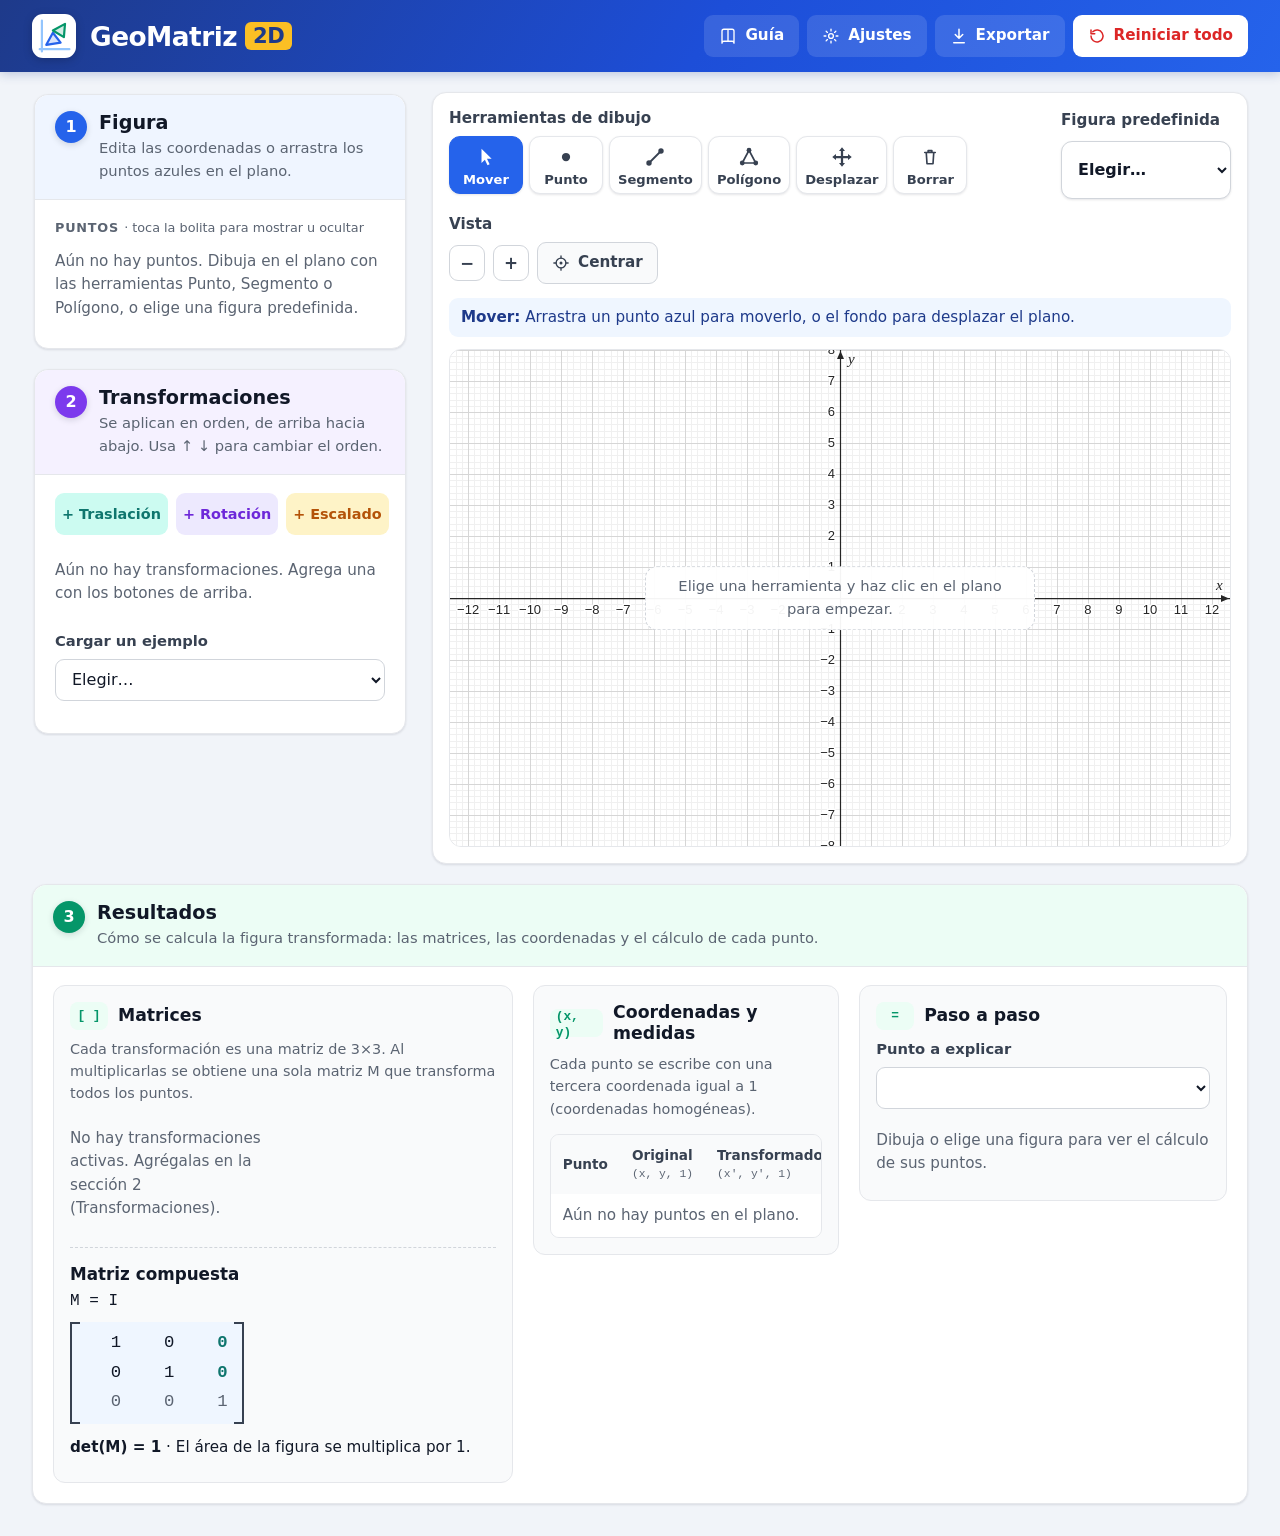
==== commit a888ec68: "feat: inicio vacío, lista de puntos estilo GeoGebra, exportación y revisión final - El programa empi" ====
--- a/src/index.html
+++ b/src/index.html
@@ -4,63 +4,54 @@
   <meta charset="utf-8">
   <meta name="viewport" content="width=device-width, initial-scale=1">
   <meta name="description" content="Laboratorio interactivo para aprender traslación, rotación y escalado con matrices homogéneas de 3×3.">
-  <title>Laboratorio de Geometría 2D</title>
+  <title>GeoMatriz 2D</title>
   <link rel="stylesheet" href="css/estilos.css">
 </head>
 <body>
   <!-- ============================== Barra superior ============================== -->
   <header class="app-bar">
     <div class="brand">
+      <!-- Logo: un triángulo y su copia girada sobre unos ejes. -->
       <svg class="brand-logo" viewBox="0 0 40 40" aria-hidden="true">
-        <rect width="40" height="40" rx="9" fill="#4f46e5"/>
-        <path d="M8 31 H33 M10 33 V7" stroke="#c7d2fe" stroke-width="2" stroke-linecap="round"/>
-        <path d="M14 26 L21 13 L29 24 Z" fill="rgba(255,255,255,.25)" stroke="#fff" stroke-width="2" stroke-linejoin="round"/>
+        <rect width="40" height="40" rx="10" fill="#ffffff"/>
+        <path d="M7 32 H34 M9 34 V6" stroke="#93c5fd" stroke-width="2" stroke-linecap="round"/>
+        <path d="M13 28 L19 17 L26 26 Z" fill="rgba(37,99,235,.18)" stroke="#2563eb" stroke-width="2" stroke-linejoin="round"/>
+        <path d="M19 15 L30 9 L29 21 Z" fill="rgba(5,150,105,.18)" stroke="#059669" stroke-width="2" stroke-linejoin="round"/>
       </svg>
       <div>
-        <h1>Laboratorio de Geometría 2D</h1>
-        <p>Traslación, rotación y escalado con matrices homogéneas</p>
-      </div>
-    </div>
-    <button type="button" id="resetBtn" class="btn btn-outline" title="Volver a la figura y transformaciones iniciales">
-      <svg viewBox="0 0 24 24" aria-hidden="true"><path d="M4 12a8 8 0 1 0 2.4-5.7M4 4v5h5" fill="none" stroke="currentColor" stroke-width="2" stroke-linecap="round" stroke-linejoin="round"/></svg>
-      Reiniciar todo
-    </button>
+        <h1>GeoMatriz <span class="brand-tag">2D</span></h1>
+      </div>
+    </div>
+    <nav class="app-actions" aria-label="Acciones">
+      <button type="button" id="guideBtn" class="btn btn-ghost" aria-haspopup="dialog"><svg viewBox="0 0 24 24" aria-hidden="true"><path d="M4 5.5A2.5 2.5 0 0 1 6.5 3H12v16H6.5A2.5 2.5 0 0 0 4 21.5zM20 5.5A2.5 2.5 0 0 0 17.5 3H12v16h5.5a2.5 2.5 0 0 1 2.5 2.5z" fill="none" stroke="currentColor" stroke-width="1.8" stroke-linejoin="round"/></svg>Guía</button>
+      <button type="button" id="settingsBtn" class="btn btn-ghost" aria-haspopup="dialog"><svg viewBox="0 0 24 24" aria-hidden="true"><circle cx="12" cy="12" r="3.2" fill="none" stroke="currentColor" stroke-width="1.8"/><path d="M12 2.8v2.4M12 18.8v2.4M2.8 12h2.4M18.8 12h2.4M5.5 5.5l1.7 1.7M16.8 16.8l1.7 1.7M5.5 18.5l1.7-1.7M16.8 7.2l1.7-1.7" stroke="currentColor" stroke-width="1.8" stroke-linecap="round"/></svg>Ajustes</button>
+      <div class="export-wrap">
+        <button type="button" id="exportBtn" class="btn btn-ghost" aria-haspopup="menu" aria-expanded="false"><svg viewBox="0 0 24 24" aria-hidden="true"><path d="M12 3v12M7 10l5 5 5-5M5 21h14" fill="none" stroke="currentColor" stroke-width="2" stroke-linecap="round" stroke-linejoin="round"/></svg>Exportar</button>
+        <div id="exportMenu" class="export-menu" role="menu" hidden>
+          <button type="button" role="menuitem" data-export="plano"><svg viewBox="0 0 24 24" aria-hidden="true"><rect x="3" y="4" width="18" height="16" rx="2.5" fill="none" stroke="currentColor" stroke-width="1.8"/><circle cx="8.5" cy="9.5" r="1.8" fill="currentColor"/><path d="M21 16l-5-5-8 8" fill="none" stroke="currentColor" stroke-width="1.8" stroke-linejoin="round"/></svg><span><strong>Imagen del plano</strong><small>PNG en alta resolución</small></span></button>
+          <button type="button" role="menuitem" data-export="informe"><svg viewBox="0 0 24 24" aria-hidden="true"><path d="M6 2.8h8l5 5V20a1.5 1.5 0 0 1-1.5 1.5h-11A1.5 1.5 0 0 1 5 20V4.3A1.5 1.5 0 0 1 6.5 2.8z" fill="none" stroke="currentColor" stroke-width="1.8" stroke-linejoin="round"/><path d="M14 3v5h5M8.5 13h7M8.5 16.5h7" stroke="currentColor" stroke-width="1.8" stroke-linecap="round"/></svg><span><strong>Informe completo</strong><small>PDF con matrices y pasos de cada punto</small></span></button>
+          <button type="button" role="menuitem" data-export="resumen"><svg viewBox="0 0 24 24" aria-hidden="true"><rect x="3" y="3" width="18" height="18" rx="2.5" fill="none" stroke="currentColor" stroke-width="1.8"/><path d="M3 10h18M10 10v11" stroke="currentColor" stroke-width="1.8"/></svg><span><strong>Resumen como imagen</strong><small>PNG con plano, matrices y coordenadas</small></span></button>
+        </div>
+      </div>
+      <button type="button" id="resetBtn" class="btn btn-danger" title="Borra la figura y las transformaciones"><svg viewBox="0 0 24 24" aria-hidden="true"><path d="M4 12a8 8 0 1 0 2.4-5.7M4 4v5h5" fill="none" stroke="currentColor" stroke-width="2" stroke-linecap="round" stroke-linejoin="round"/></svg>Reiniciar todo</button>
+    </nav>
   </header>
 
   <main class="workspace">
-    <!-- ============================== Izquierda: figura y transformaciones ============================== -->
+    <!-- ============================== Arriba a la izquierda: figura y transformaciones ============================== -->
     <aside class="side side-left">
       <section class="panel panel-figure" aria-labelledby="figure-title">
         <header class="panel-head">
           <span class="step" aria-hidden="true">1</span>
           <div>
             <h2 id="figure-title">Figura</h2>
-            <p class="panel-sub">Escribe las coordenadas o arrastra los puntos azules en el plano.</p>
+            <p class="panel-sub">Edita las coordenadas o arrastra los puntos azules en el plano.</p>
           </div>
         </header>
 
-        <div class="field">
-          <label for="shapeType">Empezar con</label>
-          <select id="shapeType">
-            <option value="punto">Punto</option>
-            <option value="segmento">Segmento</option>
-            <option value="triangulo" selected>Triángulo</option>
-            <option value="cuadrado">Cuadrado</option>
-            <option value="rectangulo">Rectángulo</option>
-            <option value="poligono">Polígono (3 a 12 vértices)</option>
-          </select>
-        </div>
-
-        <h3 class="sub-heading">Puntos</h3>
+        <h3 class="sub-heading">Puntos <span class="sub-note">· toca la bolita para mostrar u ocultar</span></h3>
         <div id="vertexList" class="algebra-list"></div>
-        <div id="vertexButtons" class="inline-buttons" hidden>
-          <button type="button" id="addVertex" class="btn btn-light btn-small">+ Agregar vértice</button>
-          <button type="button" id="removeVertex" class="btn btn-light btn-small">− Quitar vértice</button>
-        </div>
         <p id="shapeMessage" class="field-message" role="status"></p>
-
-        <!-- Medidas que dependen de los puntos: se recalculan en cada cambio (ver panels.js). -->
-        <div id="algebraDerived" class="algebra-derived"></div>
       </section>
 
       <section class="panel panel-transforms" aria-labelledby="transforms-title">
@@ -89,37 +80,63 @@
       </section>
     </aside>
 
-    <!-- ============================== Centro: plano cartesiano ============================== -->
+    <!-- ============================== Arriba a la derecha: plano cartesiano ============================== -->
     <section class="panel stage panel-stage" aria-label="Plano cartesiano">
       <div class="stage-top">
-        <!-- Herramientas al estilo GeoGebra (solo las que usa el programa). -->
-        <div class="tool-bar" role="toolbar" aria-label="Herramientas del plano">
-          <button type="button" class="tool-btn" data-tool="mover" aria-pressed="true" title="Mover (Esc)">
-            <svg viewBox="0 0 32 32" aria-hidden="true"><path d="M9 4 L9 25 L14 20 L18 28 L21 26.5 L17 18.5 L24 18.5 Z" fill="#fff" stroke="#222" stroke-width="1.6" stroke-linejoin="round"/></svg>
-            <span>Mover</span>
-          </button>
-          <button type="button" class="tool-btn" data-tool="punto" aria-pressed="false" title="Punto">
-            <svg viewBox="0 0 32 32" aria-hidden="true"><circle cx="12" cy="20" r="5" fill="#4d4dff" stroke="#1a1a66" stroke-width="1.2"/><text x="19" y="13" font-size="12" font-family="Segoe UI, Arial" fill="#3333cc">A</text></svg>
-            <span>Punto</span>
-          </button>
-          <button type="button" class="tool-btn" data-tool="segmento" aria-pressed="false" title="Segmento">
-            <svg viewBox="0 0 32 32" aria-hidden="true"><line x1="7" y1="24" x2="25" y2="8" stroke="#996633" stroke-width="2.4" stroke-linecap="round"/><circle cx="7" cy="24" r="3.6" fill="#4d4dff" stroke="#1a1a66"/><circle cx="25" cy="8" r="3.6" fill="#4d4dff" stroke="#1a1a66"/></svg>
-            <span>Segmento</span>
-          </button>
-          <button type="button" class="tool-btn" data-tool="poligono" aria-pressed="false" title="Polígono">
-            <svg viewBox="0 0 32 32" aria-hidden="true"><path d="M6 25 L16 6 L27 22 Z" fill="rgba(153,102,51,.25)" stroke="#996633" stroke-width="2" stroke-linejoin="round"/><circle cx="6" cy="25" r="3.2" fill="#4d4dff" stroke="#1a1a66"/><circle cx="16" cy="6" r="3.2" fill="#4d4dff" stroke="#1a1a66"/><circle cx="27" cy="22" r="3.2" fill="#4d4dff" stroke="#1a1a66"/></svg>
-            <span>Polígono</span>
-          </button>
-          <button type="button" class="tool-btn" data-tool="vista" aria-pressed="false" title="Desplazar vista">
-            <svg viewBox="0 0 32 32" aria-hidden="true"><path d="M16 3 L20 8 H17.5 V14.5 H24 V12 L29 16 L24 20 V17.5 H17.5 V24 H20 L16 29 L12 24 H14.5 V17.5 H8 V20 L3 16 L8 12 V14.5 H14.5 V8 H12 Z" fill="#222"/></svg>
-            <span>Desplazar</span>
-          </button>
-        </div>
-
-        <div class="zoom-group" role="group" aria-label="Zoom">
-          <button type="button" id="zoomOut" class="icon-btn" title="Alejar" aria-label="Alejar">−</button>
-          <button type="button" id="zoomIn" class="icon-btn" title="Acercar" aria-label="Acercar">+</button>
-          <button type="button" id="centerView" class="btn btn-light btn-small" title="Volver al origen (doble clic en el plano)">Centrar</button>
+        <div class="tool-group">
+          <h2 class="group-title">Herramientas de dibujo</h2>
+          <!-- Herramientas al estilo GeoGebra (solo las que usa el programa). -->
+          <div class="tool-bar" role="toolbar" aria-label="Herramientas de dibujo">
+            <button type="button" class="tool-btn" data-tool="mover" aria-pressed="true" title="Mover (Esc)">
+              <svg viewBox="0 0 32 32" aria-hidden="true"><path d="M10 5 L10 24 L14.5 19.5 L18 27 L20.8 25.7 L17.3 18.4 L23.5 18.4 Z" fill="currentColor"/></svg>
+              <span>Mover</span>
+            </button>
+            <button type="button" class="tool-btn" data-tool="punto" aria-pressed="false" title="Punto">
+              <svg viewBox="0 0 32 32" aria-hidden="true"><circle cx="16" cy="16" r="5.5" fill="currentColor"/></svg>
+              <span>Punto</span>
+            </button>
+            <button type="button" class="tool-btn" data-tool="segmento" aria-pressed="false" title="Segmento">
+              <svg viewBox="0 0 32 32" aria-hidden="true"><line x1="8" y1="24" x2="24" y2="8" stroke="currentColor" stroke-width="2.4" stroke-linecap="round"/><circle cx="8" cy="24" r="3.6" fill="currentColor"/><circle cx="24" cy="8" r="3.6" fill="currentColor"/></svg>
+              <span>Segmento</span>
+            </button>
+            <button type="button" class="tool-btn" data-tool="poligono" aria-pressed="false" title="Polígono">
+              <svg viewBox="0 0 32 32" aria-hidden="true"><path d="M7 24 L16 7 L25 24 Z" fill="none" stroke="currentColor" stroke-width="2.2" stroke-linejoin="round"/><circle cx="7" cy="24" r="3.2" fill="currentColor"/><circle cx="16" cy="7" r="3.2" fill="currentColor"/><circle cx="25" cy="24" r="3.2" fill="currentColor"/></svg>
+              <span>Polígono</span>
+            </button>
+            <button type="button" class="tool-btn" data-tool="vista" aria-pressed="false" title="Desplazar vista">
+              <svg viewBox="0 0 32 32" aria-hidden="true"><path d="M16 3 L20 8 H17.5 V14.5 H24 V12 L29 16 L24 20 V17.5 H17.5 V24 H20 L16 29 L12 24 H14.5 V17.5 H8 V20 L3 16 L8 12 V14.5 H14.5 V8 H12 Z" fill="currentColor"/></svg>
+              <span>Desplazar</span>
+            </button>
+            <button type="button" class="tool-btn tool-action" id="clearShapeBtn" title="Borrar la figura del plano">
+              <svg viewBox="0 0 32 32" aria-hidden="true"><path d="M9 10h14M13.5 10V7.5h5V10M11 10l1 15h8l1-15" fill="none" stroke="currentColor" stroke-width="2.2" stroke-linecap="round" stroke-linejoin="round"/></svg>
+              <span>Borrar</span>
+            </button>
+          </div>
+        </div>
+
+        <div class="tool-group">
+          <label class="group-title" for="shapeType">Figura predefinida</label>
+          <select id="shapeType" class="shape-select">
+            <option value="">Elegir…</option>
+            <option value="punto">Punto</option>
+            <option value="segmento">Segmento</option>
+            <option value="triangulo">Triángulo</option>
+            <option value="cuadrado">Cuadrado</option>
+            <option value="rectangulo">Rectángulo</option>
+            <option value="poligono">Polígono</option>
+          </select>
+        </div>
+
+        <div class="tool-group">
+          <h2 class="group-title">Vista</h2>
+          <div class="zoom-group" role="group" aria-label="Zoom">
+            <button type="button" id="zoomOut" class="icon-btn" title="Alejar" aria-label="Alejar">−</button>
+            <button type="button" id="zoomIn" class="icon-btn" title="Acercar" aria-label="Acercar">+</button>
+            <button type="button" id="centerView" class="btn btn-light" title="Volver al origen (doble clic en el plano)">
+              <svg viewBox="0 0 24 24" aria-hidden="true"><circle cx="12" cy="12" r="6.5" fill="none" stroke="currentColor" stroke-width="1.8"/><circle cx="12" cy="12" r="2" fill="currentColor"/><path d="M12 2.5v3M12 18.5v3M2.5 12h3M18.5 12h3" stroke="currentColor" stroke-width="1.8" stroke-linecap="round"/></svg>
+              Centrar
+            </button>
+          </div>
         </div>
       </div>
 
@@ -127,74 +144,106 @@
 
       <div class="canvas-wrap" id="canvasWrap">
         <canvas id="canvas" role="img" aria-label="Plano cartesiano con la figura original y la figura transformada"></canvas>
-        <span id="cursor" class="cursor-badge">Cursor: —</span>
-      </div>
-
-      <div class="stage-bottom">
-        <div class="view-options" role="group" aria-label="Opciones de vista">
-          <label class="check"><input type="checkbox" id="showOriginal" checked> Figura original</label>
-          <label class="check"><input type="checkbox" id="showSteps"> Pasos intermedios</label>
-          <label class="check"><input type="checkbox" id="compare"> Comparar orden inverso</label>
-          <label class="check"><input type="checkbox" id="snap" checked> Ajustar a la cuadrícula</label>
-        </div>
-        <ul class="legend" aria-label="Leyenda">
-          <li><i class="swatch swatch-point"></i>Punto que se puede mover</li>
-          <li><i class="swatch swatch-original"></i>Figura original</li>
-          <li><i class="swatch swatch-result"></i>Figura transformada (′)</li>
-          <li><i class="swatch swatch-step"></i>Pasos</li>
-          <li><i class="swatch swatch-compare"></i>Orden inverso (″)</li>
-          <li><i class="swatch swatch-pivot"></i>Pivote</li>
+        <!-- Leyenda: solo muestra lo que está en el plano (ver main.js). -->
+        <ul class="legend" id="legend" aria-label="Leyenda">
+          <li data-legend="original"><i class="swatch swatch-point"></i>Figura original (A)</li>
+          <li data-legend="result"><i class="swatch swatch-result-point"></i>Figura transformada (A′)</li>
+          <li data-legend="steps"><i class="swatch swatch-step"></i>Pasos intermedios</li>
+          <li data-legend="compare"><i class="swatch swatch-compare"></i>Orden inverso (A″)</li>
+          <li data-legend="pivot"><i class="swatch swatch-pivot"></i>Pivote</li>
         </ul>
-      </div>
-
-      <p id="status" class="status-message" role="status" aria-live="polite"></p>
+        <span id="cursor" class="cursor-badge" hidden></span>
+        <p id="canvasEmpty" class="canvas-empty">Elige una herramienta y haz clic en el plano para empezar.</p>
+        <!-- Avisos flotantes: no cambian el tamaño del plano. -->
+        <p id="status" class="status-message" role="status" aria-live="polite"></p>
+      </div>
+
     </section>
 
-    <!-- ============================== Derecha: resultados ============================== -->
-    <aside class="side side-right">
-      <section class="panel panel-results" aria-labelledby="results-title">
-        <header class="panel-head">
-          <span class="step" aria-hidden="true">3</span>
-          <div>
-            <h2 id="results-title">Resultados</h2>
-            <p class="panel-sub">Cómo se calcula la figura transformada.</p>
-          </div>
-        </header>
-
-        <div class="tabs" role="tablist" aria-label="Resultados">
-          <button type="button" class="tab" role="tab" id="tab-matrices" aria-controls="panel-matrices" aria-selected="true">Matrices</button>
-          <button type="button" class="tab" role="tab" id="tab-coords" aria-controls="panel-coords" aria-selected="false" tabindex="-1">Coordenadas</button>
-          <button type="button" class="tab" role="tab" id="tab-explain" aria-controls="panel-explain" aria-selected="false" tabindex="-1">Paso a paso</button>
-        </div>
-
-        <div class="tab-panel" role="tabpanel" id="panel-matrices" aria-labelledby="tab-matrices">
+    <!-- ============================== Abajo: resultados (todo el ancho) ============================== -->
+    <section class="panel panel-results" aria-labelledby="results-title">
+      <header class="panel-head">
+        <span class="step" aria-hidden="true">3</span>
+        <div>
+          <h2 id="results-title">Resultados</h2>
+          <p class="panel-sub">Cómo se calcula la figura transformada: las matrices, las coordenadas y el cálculo de cada punto.</p>
+        </div>
+      </header>
+
+      <div class="results-grid">
+        <article class="result-card" aria-labelledby="matrices-title">
+          <h3 id="matrices-title" class="result-title"><span class="result-icon" aria-hidden="true">[ ]</span>Matrices</h3>
           <p class="hint">Cada transformación es una matriz de 3×3. Al multiplicarlas se obtiene una sola matriz M que transforma todos los puntos.</p>
           <div id="matrixList" class="matrix-list"></div>
           <div id="composite" class="composite"></div>
-        </div>
-
-        <div class="tab-panel" role="tabpanel" id="panel-coords" aria-labelledby="tab-coords" hidden>
+        </article>
+
+        <article class="result-card" aria-labelledby="coords-title">
+          <h3 id="coords-title" class="result-title"><span class="result-icon" aria-hidden="true">(x, y)</span>Coordenadas y medidas</h3>
           <p class="hint">Cada punto se escribe con una tercera coordenada igual a 1 (coordenadas homogéneas).</p>
           <div class="table-wrap">
             <table class="coords">
               <thead>
-                <tr><th scope="col">Punto</th><th scope="col">Original (x, y, 1)</th><th scope="col">Transformado (x′, y′, 1)</th></tr>
+                <tr><th scope="col">Punto</th><th scope="col">Original<small>(x, y, 1)</small></th><th scope="col">Transformado<small>(x′, y′, 1)</small></th></tr>
               </thead>
               <tbody id="coordBody"></tbody>
             </table>
           </div>
-        </div>
-
-        <div class="tab-panel" role="tabpanel" id="panel-explain" aria-labelledby="tab-explain" hidden>
+          <!-- Medidas que dependen de los puntos: se recalculan en cada cambio (ver panels.js). -->
+          <div id="algebraDerived" class="algebra-derived"></div>
+        </article>
+
+        <article class="result-card" aria-labelledby="explain-title">
+          <h3 id="explain-title" class="result-title"><span class="result-icon" aria-hidden="true">=</span>Paso a paso</h3>
           <div class="field">
             <label for="explainVertex">Punto a explicar</label>
             <select id="explainVertex"></select>
           </div>
           <div id="explanation" class="explanation"></div>
-        </div>
-      </section>
-    </aside>
+        </article>
+      </div>
+    </section>
   </main>
+
+  <!-- ============================== Ventana: Guía ============================== -->
+  <dialog id="guideDialog" class="dialog" aria-labelledby="guide-title">
+    <div class="dialog-head">
+      <h2 id="guide-title">Guía rápida</h2>
+      <button type="button" class="icon-btn" data-close aria-label="Cerrar">✕</button>
+    </div>
+    <ol class="guide-steps">
+      <li><strong>Crea una figura.</strong> En <em>Herramientas de dibujo</em> elige Punto, Segmento o Polígono y haz clic en el plano. También puedes elegir una <em>Figura predefinida</em> junto a las herramientas. Para cerrar un polígono, vuelve a hacer clic en su primer punto.</li>
+      <li><strong>Agrega transformaciones.</strong> En la sección 2 pulsa Traslación, Rotación o Escalado y ajusta sus valores. Se aplican en orden, de arriba hacia abajo.</li>
+      <li><strong>Observa el resultado.</strong> La figura transformada (A′, en verde) aparece en el plano. En la sección 3 verás las matrices, las coordenadas y el cálculo paso a paso.</li>
+    </ol>
+    <h3>Trucos</h3>
+    <ul class="guide-tips">
+      <li>Con <em>Mover</em>, arrastra un punto azul para cambiarlo de lugar.</li>
+      <li>Acerca el puntero a un punto para ver sus coordenadas.</li>
+      <li>En la sección 1, la bolita de cada punto lo muestra u oculta, y el menú ⋮ permite duplicarlo o borrarlo.</li>
+      <li>Con <em>Exportar</em> guardas el plano como imagen o un informe en PDF con todos los cálculos.</li>
+      <li>Rueda del ratón o pellizco: acercar y alejar. Doble clic: volver al origen.</li>
+      <li>Tecla Esc: terminar la figura y volver a <em>Mover</em>.</li>
+    </ul>
+  </dialog>
+
+  <!-- ============================== Ventana: Ajustes ============================== -->
+  <dialog id="settingsDialog" class="dialog" aria-labelledby="settings-title">
+    <div class="dialog-head">
+      <h2 id="settings-title">Ajustes de la vista</h2>
+      <button type="button" class="icon-btn" data-close aria-label="Cerrar">✕</button>
+    </div>
+    <div class="settings-list">
+      <label class="setting"><input type="checkbox" id="showOriginal" checked>
+        <span><strong>Mostrar figura original</strong><small>Los puntos azules que se pueden mover.</small></span></label>
+      <label class="setting"><input type="checkbox" id="showSteps">
+        <span><strong>Mostrar pasos intermedios</strong><small>La figura después de cada transformación, en gris.</small></span></label>
+      <label class="setting"><input type="checkbox" id="compare">
+        <span><strong>Comparar con el orden inverso</strong><small>Muestra que cambiar el orden cambia el resultado.</small></span></label>
+      <label class="setting"><input type="checkbox" id="snap" checked>
+        <span><strong>Ajustar a la cuadrícula</strong><small>Los puntos se colocan en coordenadas exactas.</small></span></label>
+    </div>
+  </dialog>
 
   <!-- Scripts clásicos (sin módulos ES) para que funcione con doble clic, sin servidor.
        Orden: matemática → escena → validación → renderizado → interfaz → arranque. -->
@@ -208,6 +257,7 @@
   <script src="js/ui/explanations.js"></script>
   <script src="js/ui/controls.js"></script>
   <script src="js/ui/canvas-input.js"></script>
+  <script src="js/ui/export.js"></script>
   <script src="js/main.js"></script>
 </body>
 </html>
--- a/src/css/estilos.css
+++ b/src/css/estilos.css
@@ -1,8 +1,8 @@
 /* ==========================================================================
-   estilos.css — Laboratorio de Geometría 2D
+   estilos.css — GeoMatriz 2D (Laboratorio Interactivo de Geometría 2D)
 
    1. Variables (colores, tamaños)        6. Plano cartesiano
-   2. Base                                7. Resultados (pestañas, matrices, tabla)
+   2. Base                                7. Resultados (tarjetas, matrices, tabla)
    3. Barra superior y distribución       8. Explicación paso a paso
    4. Paneles, formularios y botones      9. Diseño adaptable
    5. Figura y transformaciones
@@ -20,20 +20,24 @@
   --muted: #5b6472;
   --line: #e5e7eb;
   --line-strong: #d1d5db;
-  --page: #f3f4f6;
+  --page: #f1f4f9;
   --surface: #ffffff;
   --surface-2: #f9fafb;
 
+  /* Color de cada sección: 1 Figura, 2 Transformaciones, 3 Resultados */
+  --sec-1: #2563eb;  --sec-1-soft: #eff5ff;
+  --sec-2: #7c3aed;  --sec-2-soft: #f5f1ff;
+  --sec-3: #059669;  --sec-3-soft: #ecfdf5;
+
   /* Acento de la interfaz */
-  --accent: #4f46e5;
-  --accent-strong: #4338ca;
-  --accent-soft: #eef2ff;
+  --accent: #2563eb;
+  --accent-strong: #1d4ed8;
+  --accent-soft: #eff6ff;
 
   /* Figuras (iguales al lienzo) */
   --c-original: #996633;
   --c-point: #4d4dff;
   --c-point-dark: #1a1a66;
-  --c-dependent: #424242;
   --c-result: #00796b;
   --c-step: #9e9e9e;
   --c-compare: #8e24aa;
@@ -74,7 +78,7 @@
 h1, h2, h3 { margin: 0; line-height: 1.25; color: var(--ink); }
 p { margin: 0; }
 button, input, select { font: inherit; color: inherit; }
-:focus-visible { outline: 3px solid #a5b4fc; outline-offset: 2px; }
+:focus-visible { outline: 3px solid #93c5fd; outline-offset: 2px; }
 
 .sr-only {
   position: absolute; width: 1px; height: 1px; padding: 0; margin: -1px;
@@ -88,25 +92,104 @@
   justify-content: space-between;
   gap: 16px;
   padding: 14px clamp(16px, 2.5vw, 32px);
+  /* Barra azul con degradado suave */
+  background: linear-gradient(120deg, #1e3a8a 0%, #1d4ed8 55%, #2563eb 100%);
+  color: #fff;
+  box-shadow: 0 2px 10px rgba(30, 58, 138, .25);
+}
+.brand { display: flex; align-items: center; gap: 14px; min-width: 0; }
+.brand-logo { flex: none; width: 44px; height: 44px; filter: drop-shadow(0 2px 4px rgba(0, 0, 0, .2)); }
+.brand h1 { display: flex; align-items: center; gap: 8px; color: #fff; font-size: clamp(1.3rem, 2.2vw, 1.65rem); font-weight: 800; letter-spacing: -.02em; }
+.brand-tag {
+  padding: 1px 8px;
+  border-radius: 6px;
+  background: #fbbf24;
+  color: #1e3a8a;
+  font-size: .8em;
+  font-weight: 800;
+}
+.brand p { color: #dbeafe; font-size: .95rem; }
+.app-actions { display: flex; align-items: center; gap: 8px; }
+/* Botones sobre la barra azul */
+.btn-ghost { background: rgba(255, 255, 255, .12); border-color: rgba(255, 255, 255, .3); color: #fff; }
+.btn-ghost:hover { background: rgba(255, 255, 255, .22); }
+.btn-danger { background: #fff; border-color: #fff; color: #dc2626; }
+.btn-danger:hover { background: #fef2f2; }
+.app-bar :focus-visible { outline-color: #fde68a; }
+
+/* Menú «Exportar» */
+.export-wrap { position: relative; }
+.export-menu {
+  position: absolute;
+  top: calc(100% + 8px);
+  right: 0;
+  z-index: 20;
+  width: 300px;
+  padding: 6px;
+  border: 1px solid var(--line);
+  border-radius: 12px;
   background: var(--surface);
-  border-bottom: 1px solid var(--line);
-}
-.brand { display: flex; align-items: center; gap: 14px; min-width: 0; }
-.brand-logo { flex: none; width: 42px; height: 42px; }
-.brand h1 { font-size: clamp(1.2rem, 2vw, 1.5rem); font-weight: 700; letter-spacing: -.01em; }
-.brand p { color: var(--muted); font-size: .95rem; }
+  box-shadow: 0 16px 40px rgba(17, 24, 39, .22);
+}
+.export-menu button {
+  display: flex;
+  align-items: flex-start;
+  gap: 12px;
+  width: 100%;
+  padding: 10px 12px;
+  border: 0;
+  border-radius: 9px;
+  background: transparent;
+  color: var(--ink);
+  text-align: left;
+}
+.export-menu button:hover, .export-menu button:focus-visible { background: var(--accent-soft); outline: none; }
+.export-menu svg { flex: none; width: 22px; height: 22px; margin-top: 2px; color: var(--accent); }
+.export-menu strong { display: block; font-size: .98rem; }
+.export-menu small { display: block; color: var(--muted); font-size: .84rem; }
 
 .workspace {
+  /* Alto de la fila superior: casi toda la pantalla, sin bajar de 600 px. */
+  --top-height: max(600px, calc(100vh - 128px));
+
   display: grid;
-  grid-template-columns: minmax(290px, 330px) minmax(0, 1fr) minmax(320px, 380px);
+  /* Arriba: [1 Figura + 2 Transformaciones] | plano. Abajo: resultados a todo el ancho. */
+  grid-template-columns: minmax(320px, 380px) minmax(0, 1fr);
+  grid-template-areas:
+    "side    stage"
+    "results results";
   gap: 20px;
   align-items: start;
   max-width: 1760px;
   margin: 0 auto;
   padding: 20px clamp(16px, 2.5vw, 32px) 32px;
 }
-.side { display: grid; gap: 20px; min-width: 0; }
-.stage { position: sticky; top: 16px; min-width: 0; }
+/* Columna izquierda: mismo alto que el plano y desplazamiento propio
+   (como el panel lateral de GeoGebra), para que no queden huecos. */
+.side {
+  grid-area: side;
+  display: grid;
+  align-content: start;
+  gap: 20px;
+  min-width: 0;
+  max-height: var(--top-height);
+  overflow-y: auto;
+  overscroll-behavior: contain;
+  padding: 2px 6px 2px 2px;
+  scrollbar-width: thin;
+  scrollbar-color: #cbd5e1 transparent;
+}
+.side::-webkit-scrollbar { width: 8px; }
+.side::-webkit-scrollbar-thumb { background: #cbd5e1; border-radius: 8px; }
+.panel-results { grid-area: results; }
+/* El plano ocupa todo el alto de la fila; el lienzo se estira para llenarlo. */
+.stage {
+  grid-area: stage;
+  min-width: 0;
+  height: var(--top-height);
+  display: flex;
+  flex-direction: column;
+}
 
 /* -------------------------------------------------------- 4. Paneles, formularios y botones */
 .panel {
@@ -117,21 +200,34 @@
   padding: 20px;
   min-width: 0;
 }
-.panel-head { display: flex; align-items: flex-start; gap: 12px; margin-bottom: 18px; }
+.panel-head {
+  display: flex;
+  align-items: flex-start;
+  gap: 12px;
+  margin: -20px -20px 18px;
+  padding: 16px 20px;
+  border-bottom: 1px solid var(--line);
+  border-radius: var(--radius) var(--radius) 0 0;
+  background: var(--sec-soft, var(--surface-2));
+}
 .panel-head h2 { font-size: 1.2rem; font-weight: 700; }
 .panel-sub { margin-top: 2px; color: var(--muted); font-size: .92rem; }
 .step {
   flex: none;
   display: inline-grid;
   place-items: center;
-  width: 30px;
-  height: 30px;
+  width: 32px;
+  height: 32px;
   border-radius: 50%;
-  background: var(--accent);
+  background: var(--sec, var(--accent));
   color: #fff;
   font-weight: 700;
-  font-size: .95rem;
-}
+  font-size: 1rem;
+  box-shadow: 0 2px 6px rgba(17, 24, 39, .15);
+}
+.panel-figure     { --sec: var(--sec-1); --sec-soft: var(--sec-1-soft); }
+.panel-transforms { --sec: var(--sec-2); --sec-soft: var(--sec-2-soft); }
+.panel-results    { --sec: var(--sec-3); --sec-soft: var(--sec-3-soft); }
 .sub-heading {
   margin: 20px 0 6px;
   font-size: .8rem;
@@ -188,9 +284,6 @@
   transition: background-color .15s, border-color .15s;
 }
 .btn svg { width: 18px; height: 18px; }
-.btn-small { min-height: 36px; padding: 6px 12px; font-size: .9rem; }
-.btn-outline { background: var(--surface); border-color: var(--line-strong); color: var(--ink-2); }
-.btn-outline:hover { background: var(--surface-2); border-color: #9ca3af; }
 .btn-light { background: var(--surface-2); border-color: var(--line-strong); color: var(--ink-2); }
 .btn-light:hover:not(:disabled) { background: var(--line); }
 .btn-t { background: var(--c-t-soft); color: var(--c-t); }
@@ -213,8 +306,6 @@
 }
 .icon-btn:hover:not(:disabled) { background: var(--surface-2); }
 
-.inline-buttons { display: flex; gap: 8px; margin-top: 10px; }
-.inline-buttons .btn { flex: 1; }
 
 /* -------------------------------------------------------- 5. Figura y transformaciones */
 
@@ -230,6 +321,10 @@
   font-size: .98rem;
 }
 .algebra-row:last-child { border-bottom: 0; }
+/* En las filas de medidas el texto se ajusta junto a su marcador (no debajo). */
+li.algebra-row { flex-wrap: nowrap; align-items: flex-start; }
+li.algebra-row > .algebra-dot { margin-top: .45em; }
+li.algebra-row > span:last-child { flex: 1 1 0; min-width: 0; }
 .algebra-row var { font-style: italic; }
 .algebra-row strong { font-weight: 700; }
 .algebra-heading {
@@ -240,21 +335,131 @@
   text-transform: uppercase;
   color: var(--muted);
 }
-.algebra-note { text-transform: none; letter-spacing: 0; font-weight: 400; }
 .algebra-name { font-weight: 700; color: #3333cc; white-space: nowrap; }
 .algebra-sep { color: var(--muted); font-size: 1.05rem; }
 .algebra-dot { flex: none; width: 12px; height: 12px; border-radius: 50%; }
-.dot-free { background: var(--c-point); border: 1px solid var(--c-point-dark); }
-.dot-dependent { width: 10px; height: 10px; margin: 0 1px; background: var(--c-dependent); }
 .dot-side { height: 3px; border-radius: 2px; background: var(--c-original); }
 .dot-poly { border-radius: 3px; background: rgba(153, 102, 51, .25); border: 2px solid var(--c-original); }
 .dot-result-poly { border-radius: 3px; background: rgba(0, 121, 107, .2); border: 2px solid var(--c-result); }
 
-.vertex-row { border-radius: 8px; }
+/* Filas de puntos como en la vista algebraica de GeoGebra:  (●) A = (−4.48, 2.36)  ⋮ */
+.vertex-row {
+  position: relative;
+  flex-wrap: nowrap;
+  gap: 0;
+  min-height: 54px;
+  padding: 0;
+  border: 1px solid var(--line);
+  border-bottom-width: 0;
+  background: var(--surface);
+}
+.vertex-row:first-child { border-top-left-radius: 10px; border-top-right-radius: 10px; }
+.vertex-row:last-child { border-bottom-width: 1px; border-bottom-left-radius: 10px; border-bottom-right-radius: 10px; }
+.vertex-row:hover { background: #fafbff; }
 .vertex-row.is-selected { background: var(--accent-soft); }
-.vertex-row .field { flex: 1 1 70px; min-width: 60px; max-width: 100px; margin: 0; }
-.vertex-row .field-message { flex-basis: 100%; }
-.vertex-row input[type="text"] { min-height: 38px; padding: 6px 8px; text-align: center; }
+
+/* Columna gris de la izquierda con la bolita de visibilidad */
+.dot-gutter {
+  flex: none;
+  align-self: stretch;
+  display: grid;
+  place-items: center;
+  width: 54px;
+  border-right: 1px solid var(--line);
+  background: var(--surface-2);
+}
+.vertex-row:first-child .dot-gutter { border-top-left-radius: 10px; }
+.vertex-row:last-child .dot-gutter { border-bottom-left-radius: 10px; }
+.vertex-row.is-selected .dot-gutter { background: #dde7fb; }
+.visibility-dot {
+  width: 24px;
+  height: 24px;
+  padding: 0;
+  border: 1.5px solid #5b5bd6;
+  border-radius: 50%;
+  background: #a3a3f5;
+  cursor: pointer;
+  transition: background-color .15s, transform .1s;
+}
+.visibility-dot:hover { transform: scale(1.08); }
+.visibility-dot.is-off { background: #fff; }
+
+/* Expresión «A = (x, y)»: los números se editan en el mismo lugar */
+.algebra-expr {
+  flex: 1 1 auto;
+  min-width: 0;
+  display: flex;
+  flex-wrap: wrap;
+  align-items: center;
+  padding: 8px 4px 8px 14px;
+  font-size: 1.05rem;
+  color: var(--ink);
+}
+.algebra-expr.is-off { color: var(--muted); }
+.algebra-expr .algebra-name { color: inherit; font-weight: 500; }
+.algebra-expr .algebra-sep { color: inherit; font-size: inherit; }
+.field-inline { display: contents; }
+.field-inline .field-message { flex-basis: 100%; margin-top: 2px; }
+.vertex-row input.inline-number {
+  /* El ancho lo ajusta controls.js según el número escrito. */
+  min-width: 2.2ch;
+  max-width: 10ch;
+  min-height: 32px;
+  padding: 2px 2px;
+  border: 1px solid transparent;
+  border-radius: 6px;
+  background: transparent;
+  color: inherit;
+  font-family: var(--font);
+  font-size: inherit;
+  text-align: center;
+}
+.vertex-row input.inline-number:hover { border-color: var(--line-strong); background: #fff; }
+.vertex-row input.inline-number:focus { border-color: var(--accent); background: #fff; outline: none; box-shadow: 0 0 0 3px #dbeafe; }
+.vertex-row input.inline-number[aria-invalid="true"] { border-color: var(--error); background: var(--error-soft); }
+
+/* Menú ⋮ de cada punto */
+.row-menu-wrap { position: relative; flex: none; padding-right: 6px; }
+.row-menu-btn {
+  display: grid;
+  place-items: center;
+  width: 34px;
+  height: 34px;
+  border: 0;
+  border-radius: 8px;
+  background: transparent;
+  color: var(--muted);
+}
+.row-menu-btn svg { width: 20px; height: 20px; fill: currentColor; }
+.row-menu-btn:hover, .row-menu-btn[aria-expanded="true"] { background: var(--line); color: var(--ink); }
+.row-menu {
+  position: absolute;
+  top: calc(100% + 4px);
+  right: 6px;
+  z-index: 5;
+  min-width: 170px;
+  padding: 6px;
+  border: 1px solid var(--line);
+  border-radius: 10px;
+  background: var(--surface);
+  box-shadow: 0 10px 30px rgba(17, 24, 39, .16);
+}
+.row-menu button {
+  display: block;
+  width: 100%;
+  padding: 9px 12px;
+  border: 0;
+  border-radius: 7px;
+  background: transparent;
+  color: var(--ink);
+  font-size: .98rem;
+  text-align: left;
+}
+.row-menu button:hover, .row-menu button:focus-visible { background: var(--surface-2); outline: none; }
+.row-menu button.danger { color: #dc2626; }
+.row-menu button.danger:hover { background: #fef2f2; }
+
+.sub-note { text-transform: none; letter-spacing: 0; font-weight: 400; }
 
 /* Agregar transformaciones */
 .add-buttons { display: grid; grid-template-columns: repeat(3, 1fr); gap: 8px; }
@@ -282,67 +487,99 @@
 
 /* -------------------------------------------------------- 6. Plano cartesiano */
 .stage { padding: 16px; }
-.stage-top { display: flex; align-items: center; justify-content: space-between; gap: 12px; flex-wrap: wrap; }
-.zoom-group { display: flex; align-items: center; gap: 6px; }
+.stage-top { display: flex; align-items: flex-start; justify-content: space-between; gap: 16px; flex-wrap: wrap; }
+.tool-group { display: grid; gap: 8px; min-width: 0; }
+.group-title { margin: 0; font-size: .95rem; font-weight: 700; color: var(--ink-2); }
+.zoom-group { display: flex; align-items: center; gap: 8px; }
+/* Selector de figura predefinida, a la altura de los botones de herramientas */
+.shape-select { min-width: 170px; min-height: 58px; border-radius: 11px; font-weight: 600; box-shadow: var(--shadow); }
 
 /* Barra de herramientas al estilo GeoGebra */
-.tool-bar {
-  display: flex;
-  gap: 4px;
-  padding: 4px;
-  border: 1px solid var(--line);
-  border-radius: 12px;
-  background: var(--surface-2);
-}
+.tool-bar { display: flex; gap: 6px; flex-wrap: wrap; }
 .tool-btn {
   display: inline-flex;
   flex-direction: column;
   align-items: center;
-  gap: 2px;
-  min-width: 70px;
-  padding: 6px 6px 5px;
-  border: 1px solid transparent;
-  border-radius: var(--radius-sm);
-  background: transparent;
+  gap: 3px;
+  min-width: 74px;
+  padding: 8px 8px 6px;
+  border: 1px solid var(--line);
+  border-radius: 11px;
+  background: var(--surface);
   color: var(--ink-2);
-  font-size: .78rem;
+  font-size: .82rem;
+  font-weight: 600;
   line-height: 1.15;
-}
-.tool-btn svg { width: 30px; height: 30px; }
-.tool-btn:hover { background: var(--surface); border-color: var(--line-strong); }
-.tool-btn[aria-pressed="true"] {
-  background: var(--surface);
-  border-color: var(--accent);
-  box-shadow: inset 0 0 0 1px var(--accent);
-  color: var(--accent-strong);
-  font-weight: 700;
-}
+  box-shadow: var(--shadow);
+  transition: background-color .15s, border-color .15s, color .15s;
+}
+.tool-btn svg { width: 24px; height: 24px; }
+.tool-btn:hover { border-color: #a5b4fc; color: var(--accent-strong); }
+.tool-btn[aria-pressed="true"] { background: var(--accent); border-color: var(--accent); color: #fff; }
+.tool-action:hover { border-color: #fca5a5; color: #dc2626; }
 .tool-help {
-  margin: 12px 0;
+  margin: 14px 0 12px;
   padding: 8px 12px;
   border-radius: var(--radius-sm);
   background: var(--accent-soft);
-  color: #312e81;
+  color: #1e3a8a;
   font-size: .95rem;
 }
 .tool-help:empty { display: none; }
 
 .canvas-wrap {
   position: relative;
-  height: clamp(380px, 68vh, 820px);
+  /* Base 0: el alto lo decide el espacio libre del plano, no el tamaño interno del lienzo. */
+  flex: 1 1 0;
+  min-height: 320px;
   border: 1px solid var(--line);
   border-radius: 12px;
   overflow: hidden;
   background: #fff;
 }
 /* touch-action: none → el arrastre y el pellizco mueven el plano, no la página. */
-canvas { display: block; width: 100%; height: 100%; touch-action: none; cursor: grab; }
+/* El lienzo llena su contenedor sin influir en su tamaño (evita un ciclo de redimensionado). */
+canvas { position: absolute; inset: 0; display: block; width: 100%; height: 100%; touch-action: none; cursor: grab; }
 canvas.tool-mover { cursor: default; }
 canvas.tool-mover.over-point, canvas.is-moving-point { cursor: move; }      /* punto bajo el cursor */
 canvas.tool-punto, canvas.tool-segmento, canvas.tool-poligono { cursor: crosshair; }
 canvas.tool-vista { cursor: grab; }
 canvas.is-dragging { cursor: grabbing; }
 
+/* Leyenda flotante (abajo a la izquierda, como en la referencia) */
+.canvas-wrap .legend {
+  position: absolute;
+  left: 12px;
+  bottom: 12px;
+  display: grid;
+  gap: 4px;
+  margin: 0;
+  padding: 10px 14px;
+  list-style: none;
+  border: 1px solid var(--line);
+  border-radius: 10px;
+  background: rgba(255, 255, 255, .94);
+  box-shadow: var(--shadow);
+  font-size: .88rem;
+  color: var(--ink-2);
+  pointer-events: none;
+}
+.canvas-wrap .legend li { display: flex; align-items: center; gap: 8px; }
+.canvas-empty {
+  position: absolute;
+  top: 50%;
+  left: 50%;
+  transform: translate(-50%, -50%);
+  max-width: calc(100% - 32px);
+  padding: 8px 16px;
+  border: 1px dashed var(--line-strong);
+  border-radius: 12px;
+  background: rgba(255, 255, 255, .95);
+  color: var(--muted);
+  font-size: .92rem;
+  text-align: center;
+  pointer-events: none;
+}
 .cursor-badge {
   position: absolute;
   right: 10px;
@@ -357,64 +594,73 @@
   pointer-events: none;
 }
 
-.stage-bottom { display: grid; gap: 10px; margin-top: 12px; }
-.view-options { display: flex; flex-wrap: wrap; gap: 8px 22px; font-size: .95rem; }
-.legend {
-  display: flex;
-  flex-wrap: wrap;
-  gap: 4px 18px;
-  margin: 0;
-  padding: 0;
-  list-style: none;
-  font-size: .86rem;
-  color: var(--muted);
-}
-.legend li { display: inline-flex; align-items: center; gap: 6px; }
 .swatch { display: inline-block; width: 16px; height: 4px; border-radius: 2px; }
 .swatch-point { width: 10px; height: 10px; border-radius: 50%; background: var(--c-point); border: 1px solid var(--c-point-dark); }
-.swatch-original { background: var(--c-original); }
-.swatch-result { background: var(--c-result); }
+.swatch-result-point { width: 10px; height: 10px; border-radius: 50%; background: var(--c-result); }
 .swatch-step { background: var(--c-step); }
 .swatch-compare { background: var(--c-compare); }
 .swatch-pivot { width: 10px; height: 10px; background: var(--c-pivot); }
 
 .status-message {
-  margin-top: 12px;
-  padding: 10px 14px;
-  border-radius: var(--radius-sm);
+  position: absolute;
+  top: 12px;
+  left: 50%;
+  transform: translateX(-50%);
+  max-width: calc(100% - 24px);
+  width: max-content;
+  padding: 9px 16px;
+  border: 1px solid #bfdbfe;
+  border-radius: 10px;
+  background: rgba(239, 246, 255, .97);
+  box-shadow: var(--shadow);
+  color: #1e3a8a;
+  font-size: .95rem;
+  pointer-events: none;
+  z-index: 2;
+}
+.status-message:empty { display: none; }
+.status-message.is-error { background: #fef2f2; border-color: #fecaca; color: var(--error); }
+
+/* -------------------------------------------------------- 7. Resultados */
+.results-grid {
+  display: grid;
+  grid-template-columns: minmax(0, 1.5fr) minmax(0, 1fr) minmax(0, 1.2fr);
+  gap: 20px;
+  align-items: start;
+}
+.result-card {
+  min-width: 0;
+  padding: 16px;
+  border: 1px solid var(--line);
+  border-radius: 12px;
   background: var(--surface-2);
-  border: 1px solid var(--line);
-  color: var(--ink-2);
-  font-size: .95rem;
-}
-.status-message:empty { display: none; }
-.status-message.is-error { background: var(--error-soft); border-color: #fecaca; color: var(--error); }
-
-/* -------------------------------------------------------- 7. Resultados */
-.tabs {
+}
+.result-title {
   display: flex;
-  gap: 4px;
-  margin-bottom: 16px;
-  padding: 4px;
-  border-radius: 12px;
-  background: var(--page);
-}
-.tab {
-  flex: 1;
-  min-height: 38px;
-  padding: 6px 8px;
-  border: 0;
-  border-radius: var(--radius-sm);
-  background: transparent;
-  color: var(--muted);
-  font-weight: 600;
-  font-size: .92rem;
-}
-.tab:hover { color: var(--ink); }
-.tab[aria-selected="true"] { background: var(--surface); color: var(--accent-strong); box-shadow: var(--shadow); }
+  align-items: center;
+  gap: 10px;
+  margin-bottom: 8px;
+  font-size: 1.08rem;
+  font-weight: 700;
+}
+.result-icon {
+  display: inline-grid;
+  place-items: center;
+  min-width: 38px;
+  height: 28px;
+  padding: 0 6px;
+  border-radius: 8px;
+  background: var(--sec-3-soft);
+  color: var(--sec-3);
+  font-family: var(--mono);
+  font-size: .8rem;
+  font-weight: 700;
+}
+.result-card .hint { font-size: .9rem; }
+.result-card .table-wrap, .result-card .matrix-card, .result-card .explanation pre { background: var(--surface); }
 
 /* Matrices */
-.matrix-list { display: grid; gap: 12px; }
+.matrix-list { display: grid; grid-template-columns: repeat(auto-fill, minmax(190px, 1fr)); gap: 12px; }
 .matrix-list > * { min-width: 0; }
 .matrix-card {
   padding: 12px 14px;
@@ -464,8 +710,55 @@
 th, td { padding: 10px 12px; text-align: left; border-bottom: 1px solid var(--line); white-space: nowrap; }
 tr:last-child th, tr:last-child td { border-bottom: 0; }
 thead th { background: var(--surface-2); font-size: .85rem; color: var(--ink-2); }
+thead th small { display: block; font-family: var(--mono); font-weight: 400; color: var(--muted); }
 td { font-family: var(--mono); }
 tbody th { font-weight: 700; color: var(--ink-2); }
+
+.empty-cell { font-family: var(--font); color: var(--muted); white-space: normal; }
+
+/* Sentido de giro (rotación) */
+.sense { display: grid; gap: 6px; margin: 0 0 10px; padding: 0; border: 0; }
+.sense legend { margin-bottom: 4px; padding: 0; color: var(--ink-2); font-size: .92rem; font-weight: 600; }
+.sense .check { font-weight: 500; }
+.sense input { width: 18px; height: 18px; accent-color: var(--sec-2); }
+
+/* Ventanas «Guía» y «Ajustes» */
+.dialog {
+  width: min(560px, calc(100vw - 32px));
+  padding: 0;
+  border: 0;
+  border-radius: var(--radius);
+  box-shadow: 0 20px 50px rgba(17, 24, 39, .25);
+  color: var(--ink);
+}
+.dialog::backdrop { background: rgba(17, 24, 39, .45); }
+.dialog-head {
+  display: flex;
+  align-items: center;
+  justify-content: space-between;
+  padding: 16px 20px;
+  border-bottom: 1px solid var(--line);
+  background: var(--surface-2);
+}
+.dialog-head h2 { font-size: 1.15rem; }
+.dialog h3 { margin: 4px 20px 8px; font-size: 1rem; }
+.guide-steps, .guide-tips { margin: 16px 20px; padding-left: 22px; display: grid; gap: 10px; }
+.guide-tips { margin-top: 0; color: var(--ink-2); }
+.settings-list { display: grid; padding: 8px 12px 12px; }
+.setting {
+  display: flex;
+  align-items: flex-start;
+  gap: 12px;
+  margin: 0;
+  padding: 12px 8px;
+  border-bottom: 1px solid var(--line);
+  font-weight: 400;
+  cursor: pointer;
+}
+.setting:last-child { border-bottom: 0; }
+.setting input { width: 20px; height: 20px; margin-top: 2px; accent-color: var(--accent); }
+.setting strong { display: block; color: var(--ink); }
+.setting small { display: block; color: var(--muted); font-size: .88rem; }
 
 /* -------------------------------------------------------- 8. Explicación paso a paso */
 .explanation { font-size: .95rem; }
@@ -490,33 +783,48 @@
 
 /* Laptops y tabletas horizontales: el plano junto a la figura; resultados abajo. */
 @media (max-width: 1279px) {
-  .workspace { grid-template-columns: minmax(300px, 350px) minmax(0, 1fr); }
-  .side-right { grid-column: 1 / -1; }
+  .workspace { grid-template-columns: minmax(300px, 340px) minmax(0, 1fr); }
+  .results-grid { grid-template-columns: minmax(0, 1fr) minmax(0, 1fr); }
+  .results-grid > :first-child { grid-column: 1 / -1; }
 }
 
 /* Celular y tableta vertical: una columna; el plano primero. */
 @media (max-width: 899px) {
-  .workspace { grid-template-columns: minmax(0, 1fr); gap: 14px; padding: 14px 14px 24px; }
-  .side { display: contents; }
+  .workspace { grid-template-columns: minmax(0, 1fr); grid-template-areas: none; gap: 14px; padding: 14px 14px 24px; }
+  .results-grid { grid-template-columns: minmax(0, 1fr); }
+  /* Sin áreas con nombre: el orden lo dan las reglas «order». */
+  .side, .stage, .panel-results { grid-area: auto; }
+  .side { display: contents; max-height: none; overflow: visible; }
+  .stage { height: auto; }
+  .canvas-wrap { flex: none; }
   .stage { position: static; order: 1; }
   .panel-transforms { order: 2; }
   .panel-figure { order: 3; }
   .panel-results { order: 4; }
   .canvas-wrap { height: min(95vw, 540px); }
   .panel { padding: 16px; }
+  .panel-head { margin: -16px -16px 16px; padding: 14px 16px; }
   .app-bar { padding: 12px 14px; }
 }
 
 @media (max-width: 600px) {
   .brand p { display: none; }
   .brand-logo { width: 36px; height: 36px; }
-  .app-bar .btn { min-height: 38px; padding: 6px 10px; font-size: .88rem; }
+  .app-bar { flex-wrap: wrap; }
+  /* Los 4 botones en una cuadrícula de 2 × 2 */
+  .app-actions { width: 100%; display: grid; grid-template-columns: 1fr 1fr; gap: 8px; }
+  .app-actions .btn { min-height: 38px; padding: 6px 8px; font-size: .86rem; }
+  .app-actions .export-wrap { display: flex; }
+  .export-wrap .btn { width: 100%; }
+  .export-menu { left: 0; right: auto; width: min(300px, calc(100vw - 28px)); }
+  .canvas-wrap .legend { font-size: .8rem; padding: 8px 10px; }
   /* Las 5 herramientas en una sola fila */
   .stage-top { gap: 8px; }
-  .tool-bar { width: 100%; }
-  .tool-btn { flex: 1 1 0; min-width: 0; padding: 5px 2px; font-size: .7rem; }
-  .tool-btn svg { width: 26px; height: 26px; }
-  .zoom-group { width: 100%; justify-content: flex-end; }
+  .tool-group { width: 100%; }
+  .shape-select { min-height: 44px; }
+  .tool-bar { flex-wrap: nowrap; gap: 4px; }
+  .tool-btn { flex: 1 1 0; min-width: 0; padding: 6px 2px 5px; font-size: .68rem; }
+  .tool-btn svg { width: 22px; height: 22px; }
   .add-buttons { grid-template-columns: 1fr; }
   .field-row { grid-template-columns: minmax(0, 1fr) 80px; }
   .matrix { gap: 3px 12px; font-size: .92rem; }
